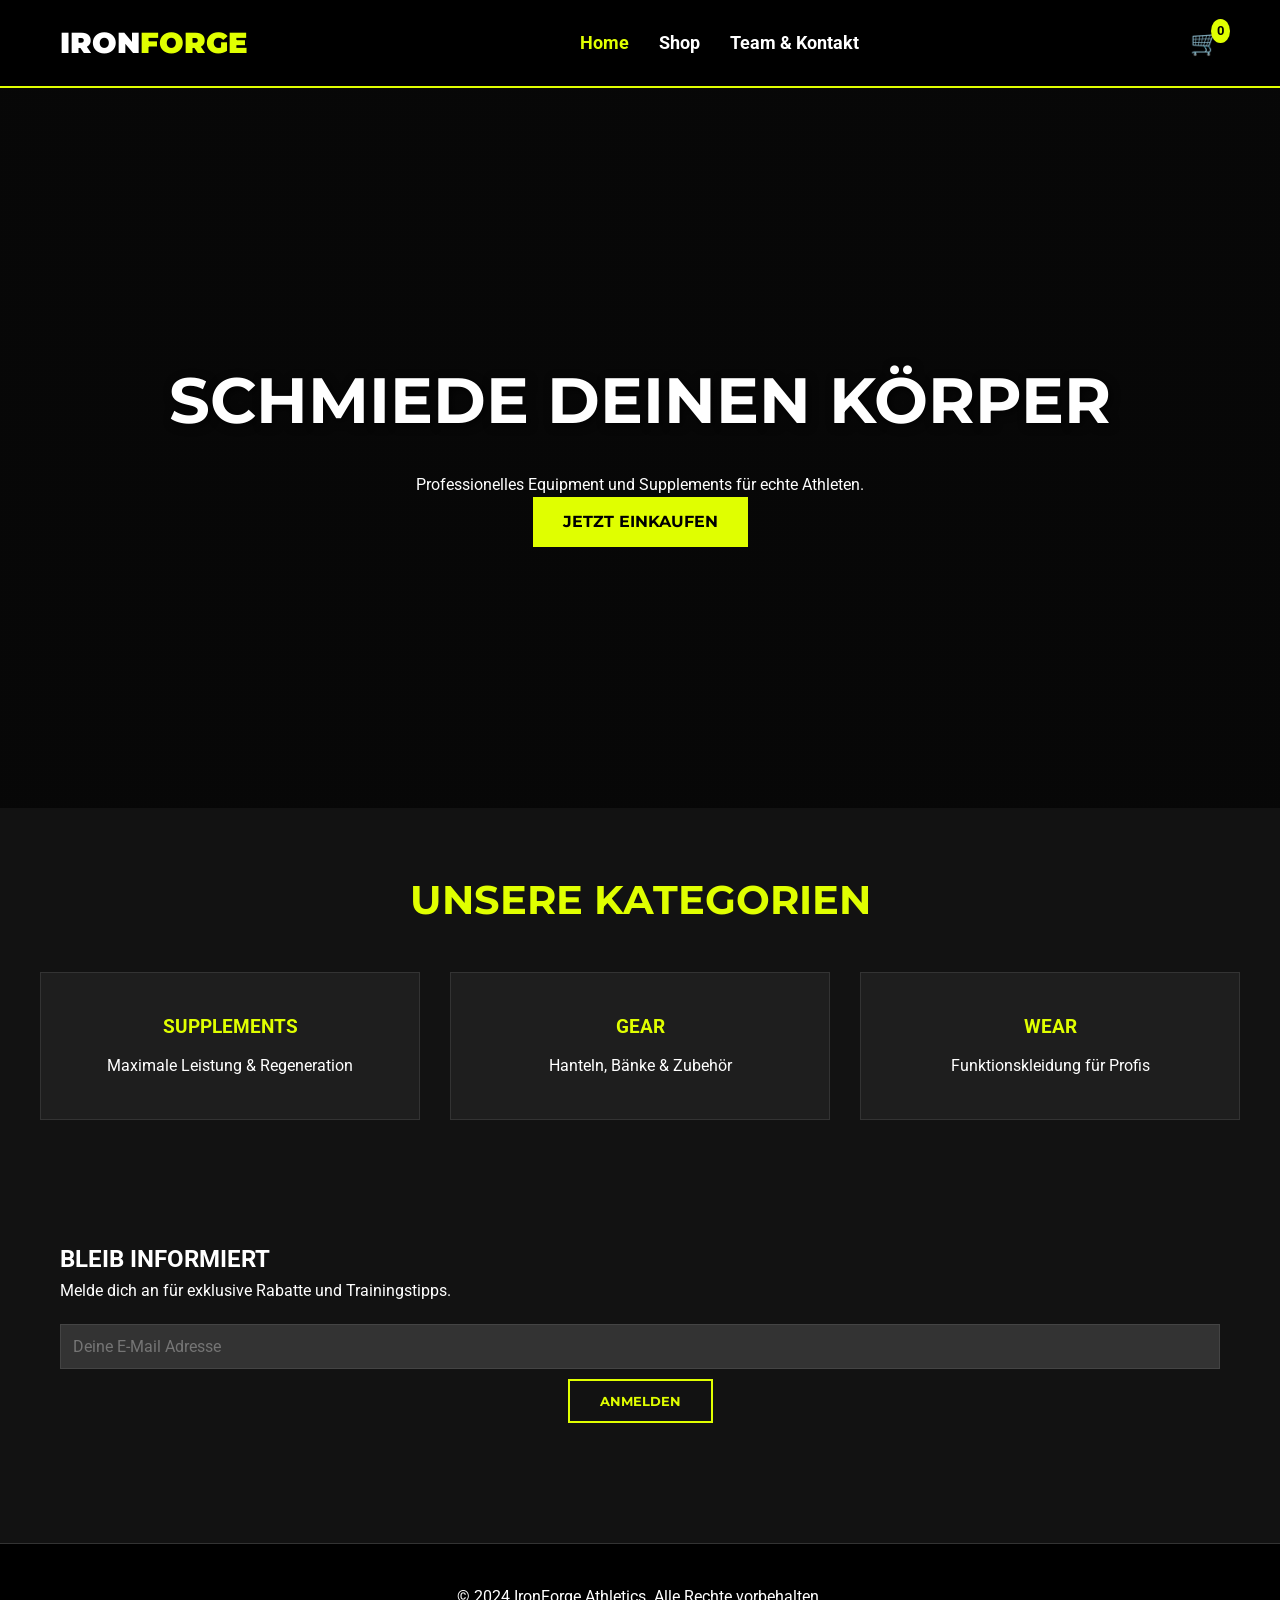
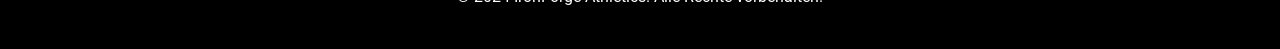
==== index.html @ 92938fae "Grundgerüst" ====
<!DOCTYPE html>
<html lang="de">
<head>
    <meta charset="UTF-8">
    <meta name="viewport" content="width=device-width, initial-scale=1.0">
    <title>IronForge Athletics | Home</title>
    <link rel="stylesheet" href="style.css">
    <!-- Google Fonts Import -->
    <link href="https://fonts.googleapis.com/css2?family=Montserrat:wght@400;700;900&family=Roboto:wght@300;400;700&display=swap" rel="stylesheet">
</head>
<body>

    <!-- Header / Navigation -->
    <header>
        <div class="container nav-container">
            <div class="logo">IRON<span>FORGE</span></div>
            <nav>
                <ul>
                    <li><a href="index.html" class="active">Home</a></li>
                    <li><a href="products.html">Shop</a></li>
                    <li><a href="contact.html">Team & Kontakt</a></li>
                </ul>
            </nav>
            <div class="cart-icon">
                🛒 <span id="cart-count">0</span>
            </div>
        </div>
    </header>

    <!-- Hero Section -->
    <section class="hero">
        <div class="hero-content">
            <h1>SCHMIEDE DEINEN KÖRPER</h1>
            <p>Professionelles Equipment und Supplements für echte Athleten.</p>
            <a href="products.html" class="btn btn-primary">JETZT EINKAUFEN</a>
        </div>
    </section>

    <!-- Kategorien Übersicht -->
    <section class="container section-padding">
        <h2 class="section-title">UNSERE KATEGORIEN</h2>
        <div class="category-grid">
            <div class="cat-card">
                <h3>SUPPLEMENTS</h3>
                <p>Maximale Leistung & Regeneration</p>
            </div>
            <div class="cat-card">
                <h3>GEAR</h3>
                <p>Hanteln, Bänke & Zubehör</p>
            </div>
            <div class="cat-card">
                <h3>WEAR</h3>
                <p>Funktionskleidung für Profis</p>
            </div>
        </div>
    </section>

    <!-- Newsletter -->
    <section class="newsletter section-padding">
        <div class="container">
            <h2>BLEIB INFORMIERT</h2>
            <p>Melde dich an für exklusive Rabatte und Trainingstipps.</p>
            <form class="newsletter-form" onsubmit="event.preventDefault(); alert('Danke für die Anmeldung!');">
                <input type="email" placeholder="Deine E-Mail Adresse" required>
                <button type="submit" class="btn btn-secondary">ANMELDEN</button>
            </form>
        </div>
    </section>

    <footer>
        <div class="container">
            <p>&copy; 2024 IronForge Athletics. Alle Rechte vorbehalten.</p>
        </div>
    </footer>

    <script src="script.js"></script>
</body>
</html>
---- style.css ----
/* --- CSS VARIABLEN & RESET --- */
:root {
    --primary-color: #e0ff00; /* Neon Lime */
    --bg-dark: #121212;
    --bg-card: #1e1e1e;
    --text-main: #ffffff;
    --text-muted: #b0b0b0;
    --font-heading: 'Montserrat', sans-serif;
    --font-body: 'Roboto', sans-serif;
}

* {
    box-sizing: border-box;
    margin: 0;
    padding: 0;
}

body {
    font-family: var(--font-body);
    background-color: var(--bg-dark);
    color: var(--text-main);
    line-height: 1.6;
}

a { text-decoration: none; color: inherit; transition: 0.3s; }
ul { list-style: none; }
img { max-width: 100%; display: block; }

/* --- UTILITIES --- */
.container {
    max-width: 1200px;
    margin: 0 auto;
    padding: 0 20px;
}

.section-padding { padding: 60px 0; }
.section-title {
    font-family: var(--font-heading);
    font-size: 2.5rem;
    text-align: center;
    margin-bottom: 40px;
    color: var(--primary-color);
    text-transform: uppercase;
}

/* --- BUTTONS --- */
.btn {
    display: inline-block;
    padding: 12px 30px;
    font-weight: bold;
    text-transform: uppercase;
    cursor: pointer;
    border: none;
    font-family: var(--font-heading);
    transition: 0.3s;
}

.btn-primary {
    background-color: var(--primary-color);
    color: #000;
}
.btn-primary:hover { background-color: #fff; }

.btn-secondary {
    background-color: transparent;
    border: 2px solid var(--primary-color);
    color: var(--primary-color);
}
.btn-secondary:hover { background-color: var(--primary-color); color: #000; }

/* --- HEADER --- */
header {
    background-color: #000;
    padding: 20px 0;
    position: sticky;
    top: 0;
    z-index: 100;
    border-bottom: 2px solid var(--primary-color);
}

.nav-container {
    display: flex;
    justify-content: space-between;
    align-items: center;
}

.logo {
    font-family: var(--font-heading);
    font-size: 1.8rem;
    font-weight: 900;
    color: #fff;
}
.logo span { color: var(--primary-color); }

nav ul { display: flex; gap: 30px; }
nav a { font-weight: bold; font-size: 1.1rem; }
nav a:hover, nav a.active { color: var(--primary-color); }

.cart-icon { font-size: 1.5rem; position: relative; cursor: pointer; }
#cart-count {
    position: absolute;
    top: -5px;
    right: -10px;
    background: var(--primary-color);
    color: #000;
    font-size: 0.8rem;
    padding: 2px 6px;
    border-radius: 50%;
    font-weight: bold;
}

/* --- HERO SECTION --- */
.hero {
    height: 80vh;
    /* Platzhalter Hintergrundbild */
    background: linear-gradient(rgba(0,0,0,0.6), rgba(0,0,0,0.6)), url('https://placehold.co/1920x1080/222/e0ff00?text=GYM+BACKGROUND');
    background-size: cover;
    background-position: center;
    display: flex;
    align-items: center;
    justify-content: center;
    text-align: center;
}

.hero h1 {
    font-family: var(--font-heading);
    font-size: 4rem;
    margin-bottom: 20px;
    color: #fff;
    text-shadow: 2px 2px 10px rgba(0,0,0,0.8);
}

/* --- KATEGORIEN & TEAM (GRID) --- */
.category-grid, .team-grid {
    display: grid;
    grid-template-columns: repeat(auto-fit, minmax(300px, 1fr));
    gap: 30px;
}

.cat-card, .team-card {
    background: var(--bg-card);
    padding: 40px;
    text-align: center;
    border: 1px solid #333;
    transition: transform 0.3s;
}
.cat-card:hover, .team-card:hover { transform: translateY(-10px); border-color: var(--primary-color); }

.cat-card h3 { color: var(--primary-color); margin-bottom: 10px; }

.team-img {
    width: 150px;
    height: 150px;
    border-radius: 50%;
    background-size: cover;
    margin: 0 auto 20px;
    border: 3px solid var(--primary-color);
    background-position: center;
}

/* --- PRODUKTE (GRID) --- */
.filter-buttons {
    display: flex;
    justify-content: center;
    gap: 15px;
    margin-bottom: 40px;
    flex-wrap: wrap;
}

.filter-btn {
    background: #333;
    color: #fff;
    border: none;
    padding: 10px 20px;
    cursor: pointer;
    font-family: var(--font-heading);
    transition: 0.3s;
}
.filter-btn.active, .filter-btn:hover { background: var(--primary-color); color: #000; }

.product-grid {
    display: grid;
    grid-template-columns: repeat(auto-fill, minmax(250px, 1fr));
    gap: 30px;
}

.product-card {
    background: var(--bg-card);
    border-radius: 8px;
    overflow: hidden;
    transition: 0.3s;
    cursor: pointer;
    border: 1px solid #333;
}
.product-card:hover { transform: scale(1.03); box-shadow: 0 0 15px rgba(224, 255, 0, 0.2); }

.product-img {
    width: 100%;
    height: 250px;
    object-fit: cover;
    background: #333;
}

.product-info { padding: 20px; }
.product-cat { color: var(--text-muted); font-size: 0.8rem; text-transform: uppercase; }
.product-title { font-size: 1.2rem; margin: 5px 0; }
.product-price { color: var(--primary-color); font-weight: bold; font-size: 1.3rem; }

/* --- MODAL (POPUP) --- */
.modal {
    display: none; /* Standardmäßig versteckt */
    position: fixed;
    z-index: 1000;
    left: 0;
    top: 0;
    width: 100%;
    height: 100%;
    background-color: rgba(0,0,0,0.9);
    justify-content: center;
    align-items: center;
}

.modal-content {
    background-color: var(--bg-card);
    width: 90%;
    max-width: 900px;
    display: flex;
    position: relative;
    border: 1px solid var(--primary-color);
    max-height: 90vh;
    overflow-y: auto;
}

.close-modal {
    position: absolute;
    top: 10px;
    right: 20px;
    font-size: 30px;
    color: #fff;
    cursor: pointer;
    z-index: 10;
}

.modal-body { display: flex; width: 100%; flex-wrap: wrap; }
.modal-image { flex: 1; min-width: 300px; }
.modal-image img { width: 100%; height: 100%; object-fit: cover; display: block; }
.modal-info { flex: 1; padding: 30px; min-width: 300px; display: flex; flex-direction: column; justify-content: center; }

.highlight-text { color: var(--primary-color); margin-bottom: 15px; font-weight: bold; }
.video-container { margin: 20px 0; background: #000; padding: 5px; border: 1px solid #333; }

/* --- FORMULARE --- */
.contact-wrapper { max-width: 600px; margin: 0 auto; background: var(--bg-card); padding: 40px; border: 1px solid #333; }
.newsletter-form { display: flex; gap: 10px; justify-content: center; margin-top: 20px; flex-wrap: wrap; }

.form-group { margin-bottom: 20px; }
label { display: block; margin-bottom: 8px; font-weight: bold; color: var(--primary-color); }
input, select, textarea {
    width: 100%;
    padding: 12px;
    background: #333;
    border: 1px solid #444;
    color: #fff;
    font-family: var(--font-body);
    font-size: 1rem;
}
input:focus, select:focus, textarea:focus { outline: none; border-color: var(--primary-color); }

/* --- FOOTER --- */
footer { background: #000; padding: 40px 0; text-align: center; margin-top: 60px; border-top: 1px solid #333; }

/* --- RESPONSIVE MEDIA QUERIES --- */
@media (max-width: 768px) {
    .hero h1 { font-size: 2.5rem; }
    .nav-container { flex-direction: column; gap: 15px; }
    .modal-content { flex-direction: column; }
    .modal-image { height: 250px; flex: none; }
    .newsletter-form { flex-direction: column; }
}
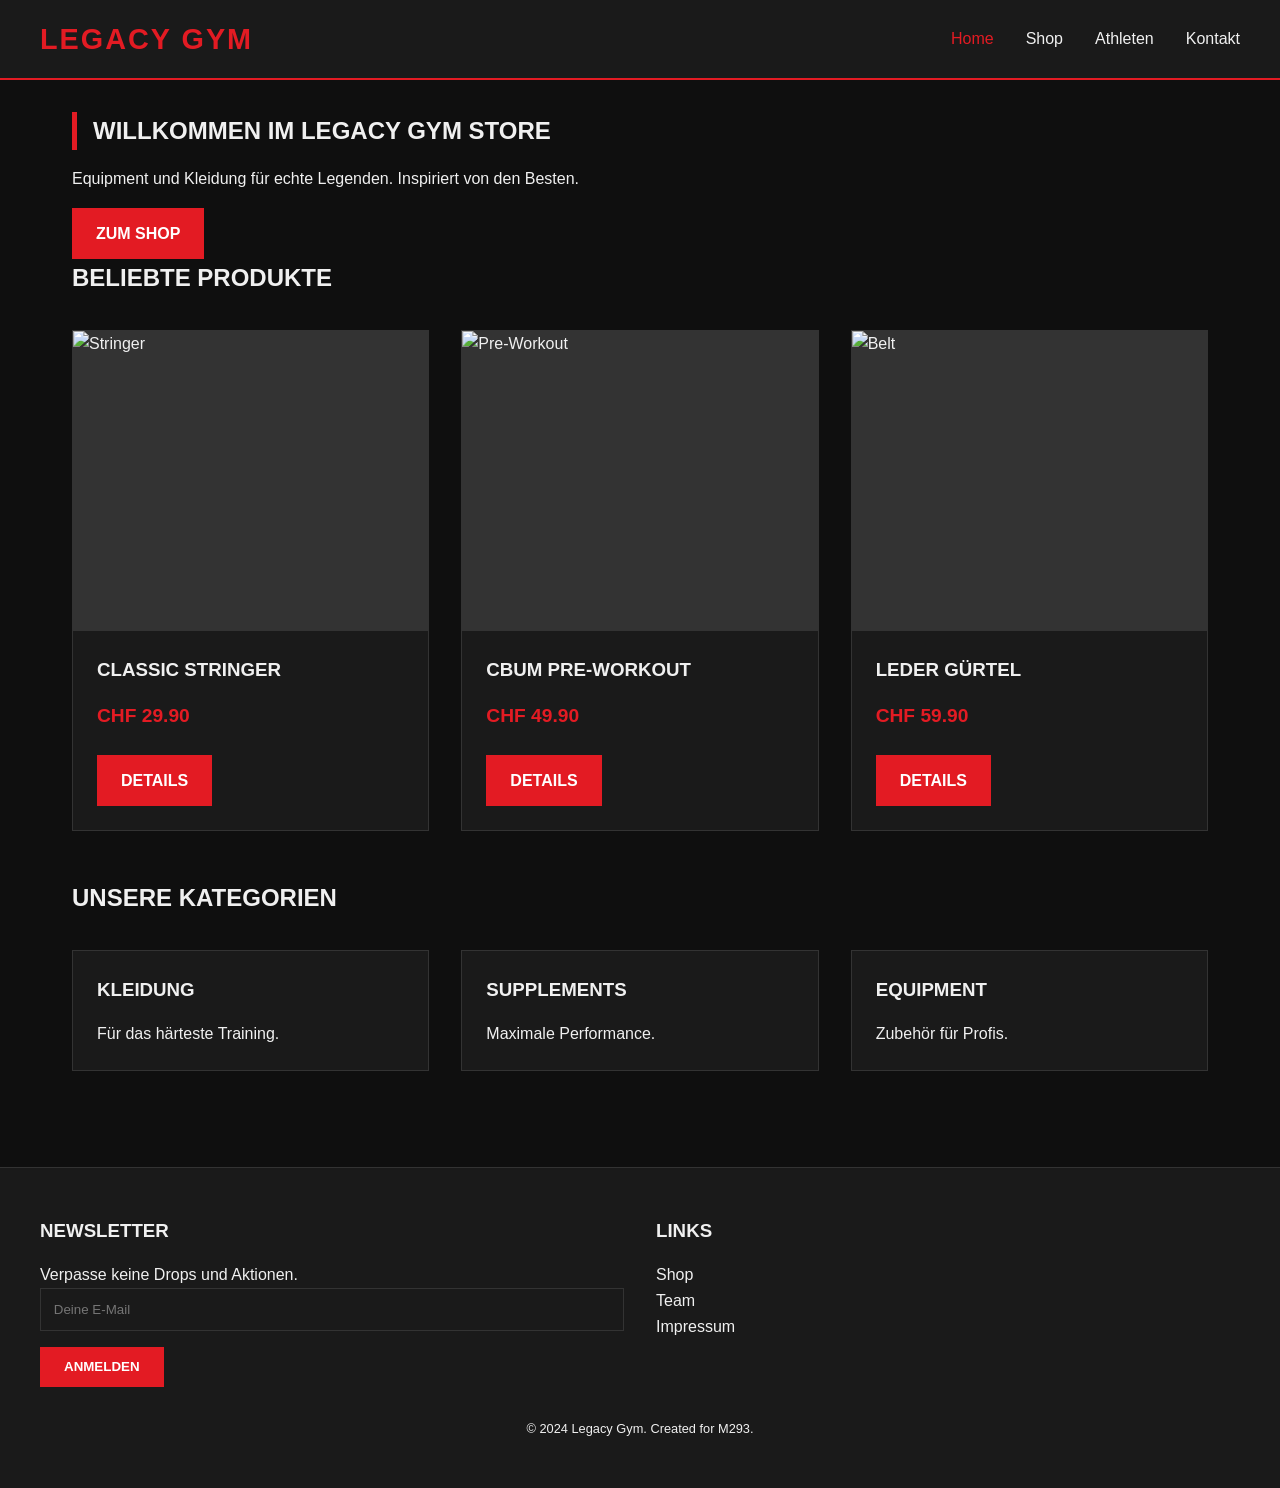
==== commit 9afccbd6: "New Design" ====
--- a/index.html
+++ b/index.html
@@ -3,76 +3,96 @@
 <head>
     <meta charset="UTF-8">
     <meta name="viewport" content="width=device-width, initial-scale=1.0">
-    <title>IronForge Athletics | Home</title>
+    <title>LEGACY GYM | Home</title>
     <link rel="stylesheet" href="style.css">
-    <!-- Google Fonts Import -->
-    <link href="https://fonts.googleapis.com/css2?family=Montserrat:wght@400;700;900&family=Roboto:wght@300;400;700&display=swap" rel="stylesheet">
 </head>
 <body>
+    <header>
+        <nav>
+            <div class="logo">LEGACY GYM</div>
+            <div class="menu-toggle">☰</div>
+            <ul class="nav-links">
+                <li><a href="index.html" class="active">Home</a></li>
+                <li><a href="shop.html">Shop</a></li>
+                <li><a href="athletes.html">Athleten</a></li>
+                <li><a href="contact.html">Kontakt</a></li>
+            </ul>
+        </nav>
+    </header>
 
-    <!-- Header / Navigation -->
-    <header>
-        <div class="container nav-container">
-            <div class="logo">IRON<span>FORGE</span></div>
-            <nav>
+    <main>
+        <section class="hero">
+            <h1>Willkommen im Legacy Gym Store</h1>
+            <p>Equipment und Kleidung für echte Legenden. Inspiriert von den Besten.</p>
+            <a href="shop.html" class="btn">Zum Shop</a>
+        </section>
+
+        <section class="featured-products">
+            <h2>Beliebte Produkte</h2>
+            <div class="grid-container">
+                <!-- Produkt 1 -->
+                <article class="card">
+                    <img src="https://placehold.co/400x300/333/FFF?text=Stringer+Tank" alt="Stringer" class="card-img">
+                    <div class="card-content">
+                        <h3>Classic Stringer</h3>
+                        <span class="price">CHF 29.90</span>
+                        <a href="product.html" class="btn">Details</a>
+                    </div>
+                </article>
+                <!-- Produkt 2 -->
+                <article class="card">
+                    <img src="https://placehold.co/400x300/333/FFF?text=Pre-Workout" alt="Pre-Workout" class="card-img">
+                    <div class="card-content">
+                        <h3>CBUM Pre-Workout</h3>
+                        <span class="price">CHF 49.90</span>
+                        <a href="product.html" class="btn">Details</a>
+                    </div>
+                </article>
+                <!-- Produkt 3 -->
+                <article class="card">
+                    <img src="https://placehold.co/400x300/333/FFF?text=Lifting+Belt" alt="Belt" class="card-img">
+                    <div class="card-content">
+                        <h3>Leder Gürtel</h3>
+                        <span class="price">CHF 59.90</span>
+                        <a href="product.html" class="btn">Details</a>
+                    </div>
+                </article>
+            </div>
+        </section>
+
+        <section class="categories-overview" style="margin-top: 3rem;">
+            <h2>Unsere Kategorien</h2>
+            <div class="grid-container">
+                <div class="card card-content"><h3>Kleidung</h3><p>Für das härteste Training.</p></div>
+                <div class="card card-content"><h3>Supplements</h3><p>Maximale Performance.</p></div>
+                <div class="card card-content"><h3>Equipment</h3><p>Zubehör für Profis.</p></div>
+            </div>
+        </section>
+    </main>
+
+    <footer>
+        <div class="footer-content">
+            <div>
+                <h3>Newsletter</h3>
+                <p>Verpasse keine Drops und Aktionen.</p>
+                <form class="newsletter-form">
+                    <input type="email" placeholder="Deine E-Mail" required>
+                    <button type="submit" class="btn">Anmelden</button>
+                </form>
+            </div>
+            <div>
+                <h3>Links</h3>
                 <ul>
-                    <li><a href="index.html" class="active">Home</a></li>
-                    <li><a href="products.html">Shop</a></li>
-                    <li><a href="contact.html">Team & Kontakt</a></li>
+                    <li><a href="shop.html">Shop</a></li>
+                    <li><a href="athletes.html">Team</a></li>
+                    <li><a href="contact.html">Impressum</a></li>
                 </ul>
-            </nav>
-            <div class="cart-icon">
-                🛒 <span id="cart-count">0</span>
             </div>
         </div>
-    </header>
-
-    <!-- Hero Section -->
-    <section class="hero">
-        <div class="hero-content">
-            <h1>SCHMIEDE DEINEN KÖRPER</h1>
-            <p>Professionelles Equipment und Supplements für echte Athleten.</p>
-            <a href="products.html" class="btn btn-primary">JETZT EINKAUFEN</a>
-        </div>
-    </section>
-
-    <!-- Kategorien Übersicht -->
-    <section class="container section-padding">
-        <h2 class="section-title">UNSERE KATEGORIEN</h2>
-        <div class="category-grid">
-            <div class="cat-card">
-                <h3>SUPPLEMENTS</h3>
-                <p>Maximale Leistung & Regeneration</p>
-            </div>
-            <div class="cat-card">
-                <h3>GEAR</h3>
-                <p>Hanteln, Bänke & Zubehör</p>
-            </div>
-            <div class="cat-card">
-                <h3>WEAR</h3>
-                <p>Funktionskleidung für Profis</p>
-            </div>
-        </div>
-    </section>
-
-    <!-- Newsletter -->
-    <section class="newsletter section-padding">
-        <div class="container">
-            <h2>BLEIB INFORMIERT</h2>
-            <p>Melde dich an für exklusive Rabatte und Trainingstipps.</p>
-            <form class="newsletter-form" onsubmit="event.preventDefault(); alert('Danke für die Anmeldung!');">
-                <input type="email" placeholder="Deine E-Mail Adresse" required>
-                <button type="submit" class="btn btn-secondary">ANMELDEN</button>
-            </form>
-        </div>
-    </section>
-
-    <footer>
-        <div class="container">
-            <p>&copy; 2024 IronForge Athletics. Alle Rechte vorbehalten.</p>
+        <div style="text-align: center; margin-top: 2rem; font-size: 0.8rem;">
+            &copy; 2024 Legacy Gym. Created for M293.
         </div>
     </footer>
-
     <script src="script.js"></script>
 </body>
 </html>
--- a/style.css
+++ b/style.css
@@ -1,12 +1,11 @@
-/* --- CSS VARIABLEN & RESET --- */
+/* --- GRUNDLAGEN & VARIABLEN --- */
 :root {
-    --primary-color: #e0ff00; /* Neon Lime */
-    --bg-dark: #121212;
-    --bg-card: #1e1e1e;
-    --text-main: #ffffff;
-    --text-muted: #b0b0b0;
-    --font-heading: 'Montserrat', sans-serif;
-    --font-body: 'Roboto', sans-serif;
+    --primary-color: #e31b23; /* Aggressives Gym-Rot */
+    --secondary-color: #1a1a1a; /* Dunkelgrau */
+    --bg-color: #0f0f0f; /* Fast Schwarz */
+    --text-color: #f0f0f0; /* Weiss */
+    --accent-color: #333;
+    --font-main: 'Segoe UI', Tahoma, Geneva, Verdana, sans-serif;
 }
 
 * {
@@ -16,264 +15,180 @@
 }
 
 body {
-    font-family: var(--font-body);
-    background-color: var(--bg-dark);
-    color: var(--text-main);
+    font-family: var(--font-main);
+    background-color: var(--bg-color);
+    color: var(--text-color);
     line-height: 1.6;
+    display: flex;
+    flex-direction: column;
+    min-height: 100vh;
 }
 
 a { text-decoration: none; color: inherit; transition: 0.3s; }
 ul { list-style: none; }
 img { max-width: 100%; display: block; }
 
-/* --- UTILITIES --- */
-.container {
+/* --- HEADER & NAVIGATION --- */
+header {
+    background-color: var(--secondary-color);
+    padding: 1rem 2rem;
+    position: sticky;
+    top: 0;
+    z-index: 1000;
+    border-bottom: 2px solid var(--primary-color);
+}
+
+nav {
+    display: flex;
+    justify-content: space-between;
+    align-items: center;
     max-width: 1200px;
     margin: 0 auto;
-    padding: 0 20px;
 }
 
-.section-padding { padding: 60px 0; }
-.section-title {
-    font-family: var(--font-heading);
-    font-size: 2.5rem;
-    text-align: center;
-    margin-bottom: 40px;
+.logo {
+    font-size: 1.8rem;
+    font-weight: bold;
     color: var(--primary-color);
     text-transform: uppercase;
+    letter-spacing: 2px;
 }
+
+.nav-links {
+    display: flex;
+    gap: 2rem;
+}
+
+.nav-links a:hover, .nav-links a.active {
+    color: var(--primary-color);
+}
+
+/* Mobile Menu Toggle (Hidden on Desktop) */
+.menu-toggle { display: none; font-size: 1.5rem; cursor: pointer; }
+
+/* --- MAIN CONTENT --- */
+main {
+    flex: 1;
+    max-width: 1200px;
+    margin: 0 auto;
+    padding: 2rem;
+    width: 100%;
+}
+
+h1, h2, h3 {
+    margin-bottom: 1rem;
+    text-transform: uppercase;
+}
+
+h1 { border-left: 5px solid var(--primary-color); padding-left: 1rem; }
 
 /* --- BUTTONS --- */
 .btn {
     display: inline-block;
-    padding: 12px 30px;
+    background-color: var(--primary-color);
+    color: white;
+    padding: 0.8rem 1.5rem;
+    border: none;
+    cursor: pointer;
     font-weight: bold;
     text-transform: uppercase;
-    cursor: pointer;
-    border: none;
-    font-family: var(--font-heading);
-    transition: 0.3s;
+    margin-top: 1rem;
 }
 
-.btn-primary {
-    background-color: var(--primary-color);
-    color: #000;
-}
-.btn-primary:hover { background-color: #fff; }
+.btn:hover { background-color: #b31217; }
 
-.btn-secondary {
-    background-color: transparent;
-    border: 2px solid var(--primary-color);
-    color: var(--primary-color);
-}
-.btn-secondary:hover { background-color: var(--primary-color); color: #000; }
-
-/* --- HEADER --- */
-header {
-    background-color: #000;
-    padding: 20px 0;
-    position: sticky;
-    top: 0;
-    z-index: 100;
-    border-bottom: 2px solid var(--primary-color);
+/* --- GRID LAYOUTS --- */
+.grid-container {
+    display: grid;
+    grid-template-columns: repeat(auto-fit, minmax(300px, 1fr));
+    gap: 2rem;
+    margin-top: 2rem;
 }
 
-.nav-container {
-    display: flex;
-    justify-content: space-between;
-    align-items: center;
+/* --- CARDS (Produkte & Athleten) --- */
+.card {
+    background-color: var(--secondary-color);
+    border: 1px solid var(--accent-color);
+    overflow: hidden;
+    transition: transform 0.3s;
 }
 
-.logo {
-    font-family: var(--font-heading);
-    font-size: 1.8rem;
-    font-weight: 900;
-    color: #fff;
-}
-.logo span { color: var(--primary-color); }
+.card:hover { transform: translateY(-5px); border-color: var(--primary-color); }
 
-nav ul { display: flex; gap: 30px; }
-nav a { font-weight: bold; font-size: 1.1rem; }
-nav a:hover, nav a.active { color: var(--primary-color); }
-
-.cart-icon { font-size: 1.5rem; position: relative; cursor: pointer; }
-#cart-count {
-    position: absolute;
-    top: -5px;
-    right: -10px;
-    background: var(--primary-color);
-    color: #000;
-    font-size: 0.8rem;
-    padding: 2px 6px;
-    border-radius: 50%;
-    font-weight: bold;
+.card-img {
+    width: 100%;
+    height: 300px;
+    object-fit: cover;
+    background-color: #333; /* Placeholder color */
 }
 
-/* --- HERO SECTION --- */
-.hero {
-    height: 80vh;
-    /* Platzhalter Hintergrundbild */
-    background: linear-gradient(rgba(0,0,0,0.6), rgba(0,0,0,0.6)), url('https://placehold.co/1920x1080/222/e0ff00?text=GYM+BACKGROUND');
-    background-size: cover;
-    background-position: center;
+.card-content { padding: 1.5rem; }
+.price { color: var(--primary-color); font-size: 1.2rem; font-weight: bold; display: block; margin: 0.5rem 0; }
+
+/* --- FILTER (Shop) --- */
+.filter-buttons {
+    margin-bottom: 2rem;
     display: flex;
-    align-items: center;
-    justify-content: center;
-    text-align: center;
-}
-
-.hero h1 {
-    font-family: var(--font-heading);
-    font-size: 4rem;
-    margin-bottom: 20px;
-    color: #fff;
-    text-shadow: 2px 2px 10px rgba(0,0,0,0.8);
-}
-
-/* --- KATEGORIEN & TEAM (GRID) --- */
-.category-grid, .team-grid {
-    display: grid;
-    grid-template-columns: repeat(auto-fit, minmax(300px, 1fr));
-    gap: 30px;
-}
-
-.cat-card, .team-card {
-    background: var(--bg-card);
-    padding: 40px;
-    text-align: center;
-    border: 1px solid #333;
-    transition: transform 0.3s;
-}
-.cat-card:hover, .team-card:hover { transform: translateY(-10px); border-color: var(--primary-color); }
-
-.cat-card h3 { color: var(--primary-color); margin-bottom: 10px; }
-
-.team-img {
-    width: 150px;
-    height: 150px;
-    border-radius: 50%;
-    background-size: cover;
-    margin: 0 auto 20px;
-    border: 3px solid var(--primary-color);
-    background-position: center;
-}
-
-/* --- PRODUKTE (GRID) --- */
-.filter-buttons {
-    display: flex;
-    justify-content: center;
-    gap: 15px;
-    margin-bottom: 40px;
+    gap: 1rem;
     flex-wrap: wrap;
 }
 
 .filter-btn {
-    background: #333;
-    color: #fff;
-    border: none;
-    padding: 10px 20px;
+    background: transparent;
+    border: 1px solid var(--text-color);
+    color: var(--text-color);
+    padding: 0.5rem 1rem;
     cursor: pointer;
-    font-family: var(--font-heading);
-    transition: 0.3s;
-}
-.filter-btn.active, .filter-btn:hover { background: var(--primary-color); color: #000; }
-
-.product-grid {
-    display: grid;
-    grid-template-columns: repeat(auto-fill, minmax(250px, 1fr));
-    gap: 30px;
 }
 
-.product-card {
-    background: var(--bg-card);
-    border-radius: 8px;
-    overflow: hidden;
-    transition: 0.3s;
-    cursor: pointer;
-    border: 1px solid #333;
-}
-.product-card:hover { transform: scale(1.03); box-shadow: 0 0 15px rgba(224, 255, 0, 0.2); }
-
-.product-img {
-    width: 100%;
-    height: 250px;
-    object-fit: cover;
-    background: #333;
+.filter-btn.active, .filter-btn:hover {
+    background: var(--primary-color);
+    border-color: var(--primary-color);
 }
 
-.product-info { padding: 20px; }
-.product-cat { color: var(--text-muted); font-size: 0.8rem; text-transform: uppercase; }
-.product-title { font-size: 1.2rem; margin: 5px 0; }
-.product-price { color: var(--primary-color); font-weight: bold; font-size: 1.3rem; }
+/* --- FORMS (Kontakt & Newsletter) --- */
+.form-group { margin-bottom: 1.5rem; }
+label { display: block; margin-bottom: 0.5rem; }
+input, select, textarea {
+    width: 100%;
+    padding: 0.8rem;
+    background-color: var(--secondary-color);
+    border: 1px solid var(--accent-color);
+    color: white;
+    font-family: inherit;
+}
+input:focus, textarea:focus { outline: none; border-color: var(--primary-color); }
 
-/* --- MODAL (POPUP) --- */
-.modal {
-    display: none; /* Standardmäßig versteckt */
-    position: fixed;
-    z-index: 1000;
-    left: 0;
-    top: 0;
-    width: 100%;
-    height: 100%;
-    background-color: rgba(0,0,0,0.9);
-    justify-content: center;
-    align-items: center;
+/* --- FOOTER --- */
+footer {
+    background-color: var(--secondary-color);
+    padding: 3rem 2rem;
+    margin-top: 4rem;
+    border-top: 1px solid var(--accent-color);
 }
 
-.modal-content {
-    background-color: var(--bg-card);
-    width: 90%;
-    max-width: 900px;
-    display: flex;
-    position: relative;
-    border: 1px solid var(--primary-color);
-    max-height: 90vh;
-    overflow-y: auto;
+.footer-content {
+    max-width: 1200px;
+    margin: 0 auto;
+    display: grid;
+    grid-template-columns: repeat(auto-fit, minmax(250px, 1fr));
+    gap: 2rem;
 }
 
-.close-modal {
-    position: absolute;
-    top: 10px;
-    right: 20px;
-    font-size: 30px;
-    color: #fff;
-    cursor: pointer;
-    z-index: 10;
+/* --- RESPONSIVE DESIGN --- */
+@media (max-width: 768px) {
+    .nav-links {
+        display: none; /* JS wird dies toggeln */
+        flex-direction: column;
+        width: 100%;
+        background-color: var(--secondary-color);
+        position: absolute;
+        top: 70px;
+        left: 0;
+        padding: 1rem;
+    }
+    .nav-links.active { display: flex; }
+    .menu-toggle { display: block; }
+    
+    .grid-container { grid-template-columns: 1fr; }
 }
-
-.modal-body { display: flex; width: 100%; flex-wrap: wrap; }
-.modal-image { flex: 1; min-width: 300px; }
-.modal-image img { width: 100%; height: 100%; object-fit: cover; display: block; }
-.modal-info { flex: 1; padding: 30px; min-width: 300px; display: flex; flex-direction: column; justify-content: center; }
-
-.highlight-text { color: var(--primary-color); margin-bottom: 15px; font-weight: bold; }
-.video-container { margin: 20px 0; background: #000; padding: 5px; border: 1px solid #333; }
-
-/* --- FORMULARE --- */
-.contact-wrapper { max-width: 600px; margin: 0 auto; background: var(--bg-card); padding: 40px; border: 1px solid #333; }
-.newsletter-form { display: flex; gap: 10px; justify-content: center; margin-top: 20px; flex-wrap: wrap; }
-
-.form-group { margin-bottom: 20px; }
-label { display: block; margin-bottom: 8px; font-weight: bold; color: var(--primary-color); }
-input, select, textarea {
-    width: 100%;
-    padding: 12px;
-    background: #333;
-    border: 1px solid #444;
-    color: #fff;
-    font-family: var(--font-body);
-    font-size: 1rem;
-}
-input:focus, select:focus, textarea:focus { outline: none; border-color: var(--primary-color); }
-
-/* --- FOOTER --- */
-footer { background: #000; padding: 40px 0; text-align: center; margin-top: 60px; border-top: 1px solid #333; }
-
-/* --- RESPONSIVE MEDIA QUERIES --- */
-@media (max-width: 768px) {
-    .hero h1 { font-size: 2.5rem; }
-    .nav-container { flex-direction: column; gap: 15px; }
-    .modal-content { flex-direction: column; }
-    .modal-image { height: 250px; flex: none; }
-    .newsletter-form { flex-direction: column; }
-}
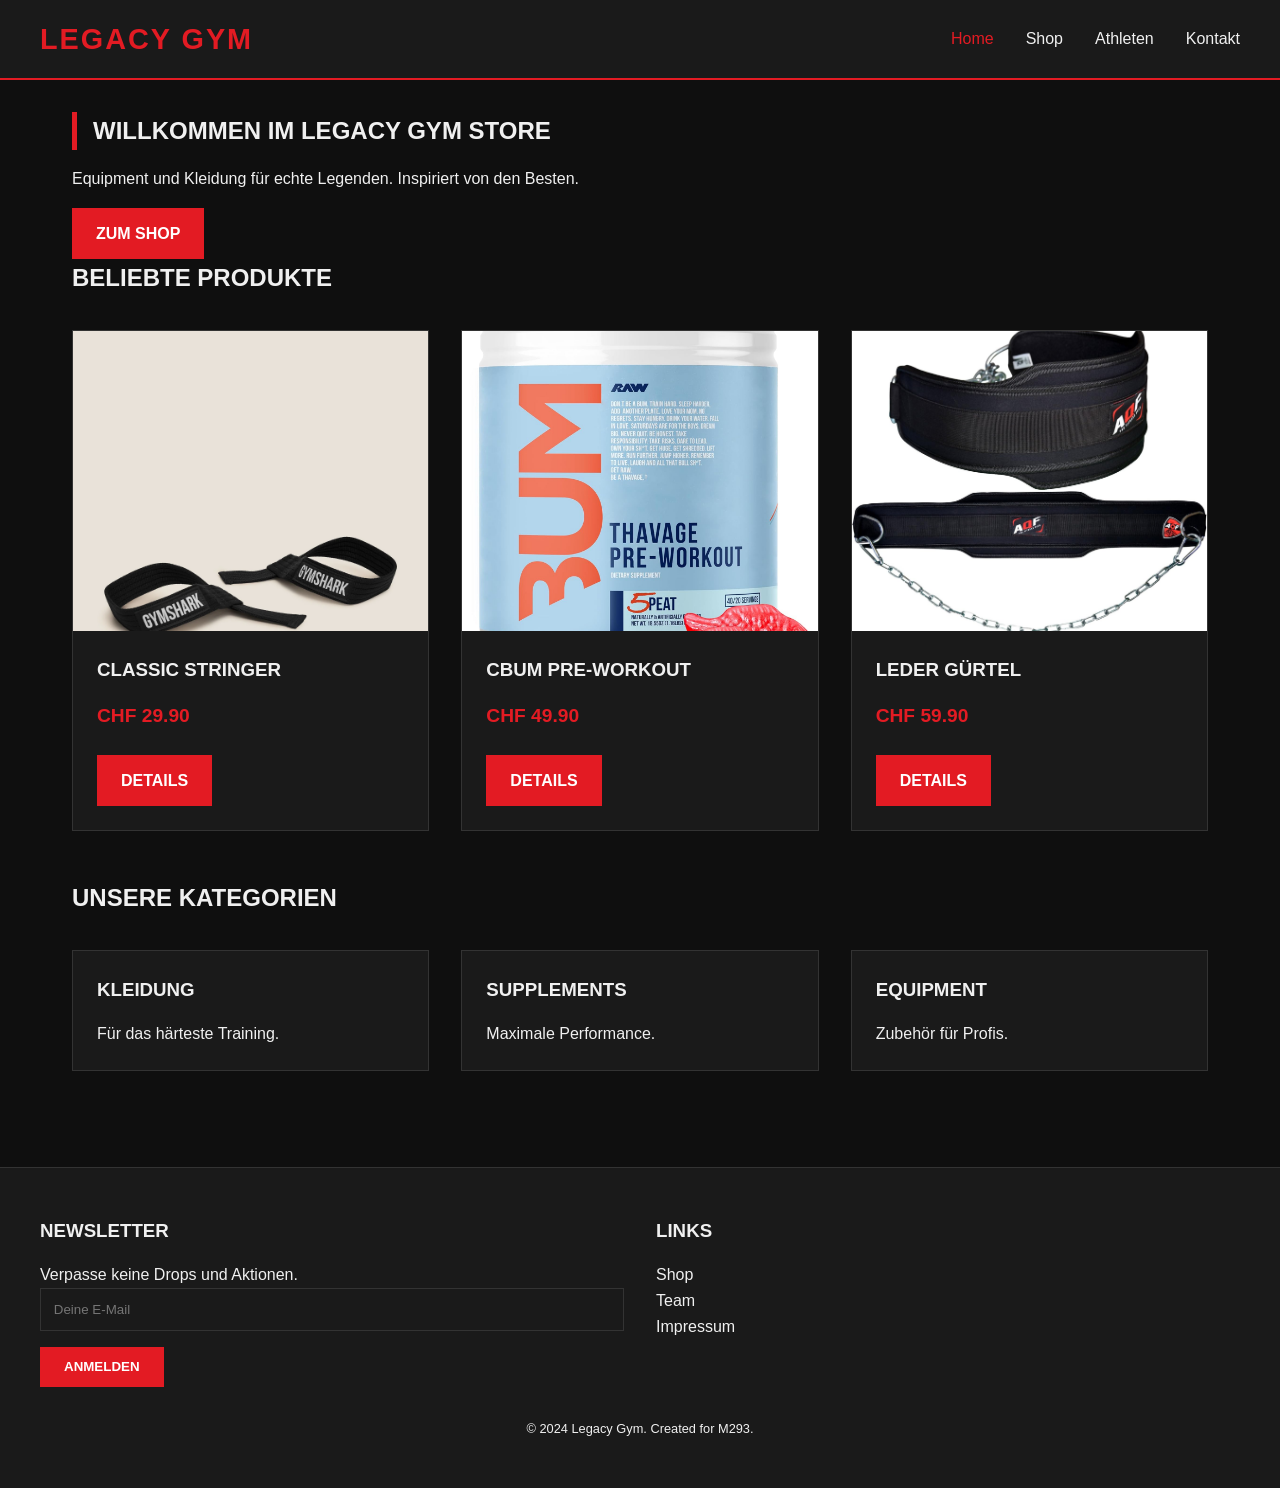
==== commit e1a33977: "More Images" ====
--- a/index.html
+++ b/index.html
@@ -32,7 +32,7 @@
             <div class="grid-container">
                 <!-- Produkt 1 -->
                 <article class="card">
-                    <img src="https://placehold.co/400x300/333/FFF?text=Stringer+Tank" alt="Stringer" class="card-img">
+                    <img src="/Images/Stripes.webp" alt="Stringer" class="card-img">
                     <div class="card-content">
                         <h3>Classic Stringer</h3>
                         <span class="price">CHF 29.90</span>
@@ -41,7 +41,7 @@
                 </article>
                 <!-- Produkt 2 -->
                 <article class="card">
-                    <img src="https://placehold.co/400x300/333/FFF?text=Pre-Workout" alt="Pre-Workout" class="card-img">
+                    <img src="/Images/preworkout.jpg" alt="Pre-Workout" class="card-img">
                     <div class="card-content">
                         <h3>CBUM Pre-Workout</h3>
                         <span class="price">CHF 49.90</span>
@@ -50,7 +50,7 @@
                 </article>
                 <!-- Produkt 3 -->
                 <article class="card">
-                    <img src="https://placehold.co/400x300/333/FFF?text=Lifting+Belt" alt="Belt" class="card-img">
+                    <img src="/Images/GymGürtel.jpg" alt="Belt" class="card-img">
                     <div class="card-content">
                         <h3>Leder Gürtel</h3>
                         <span class="price">CHF 59.90</span>
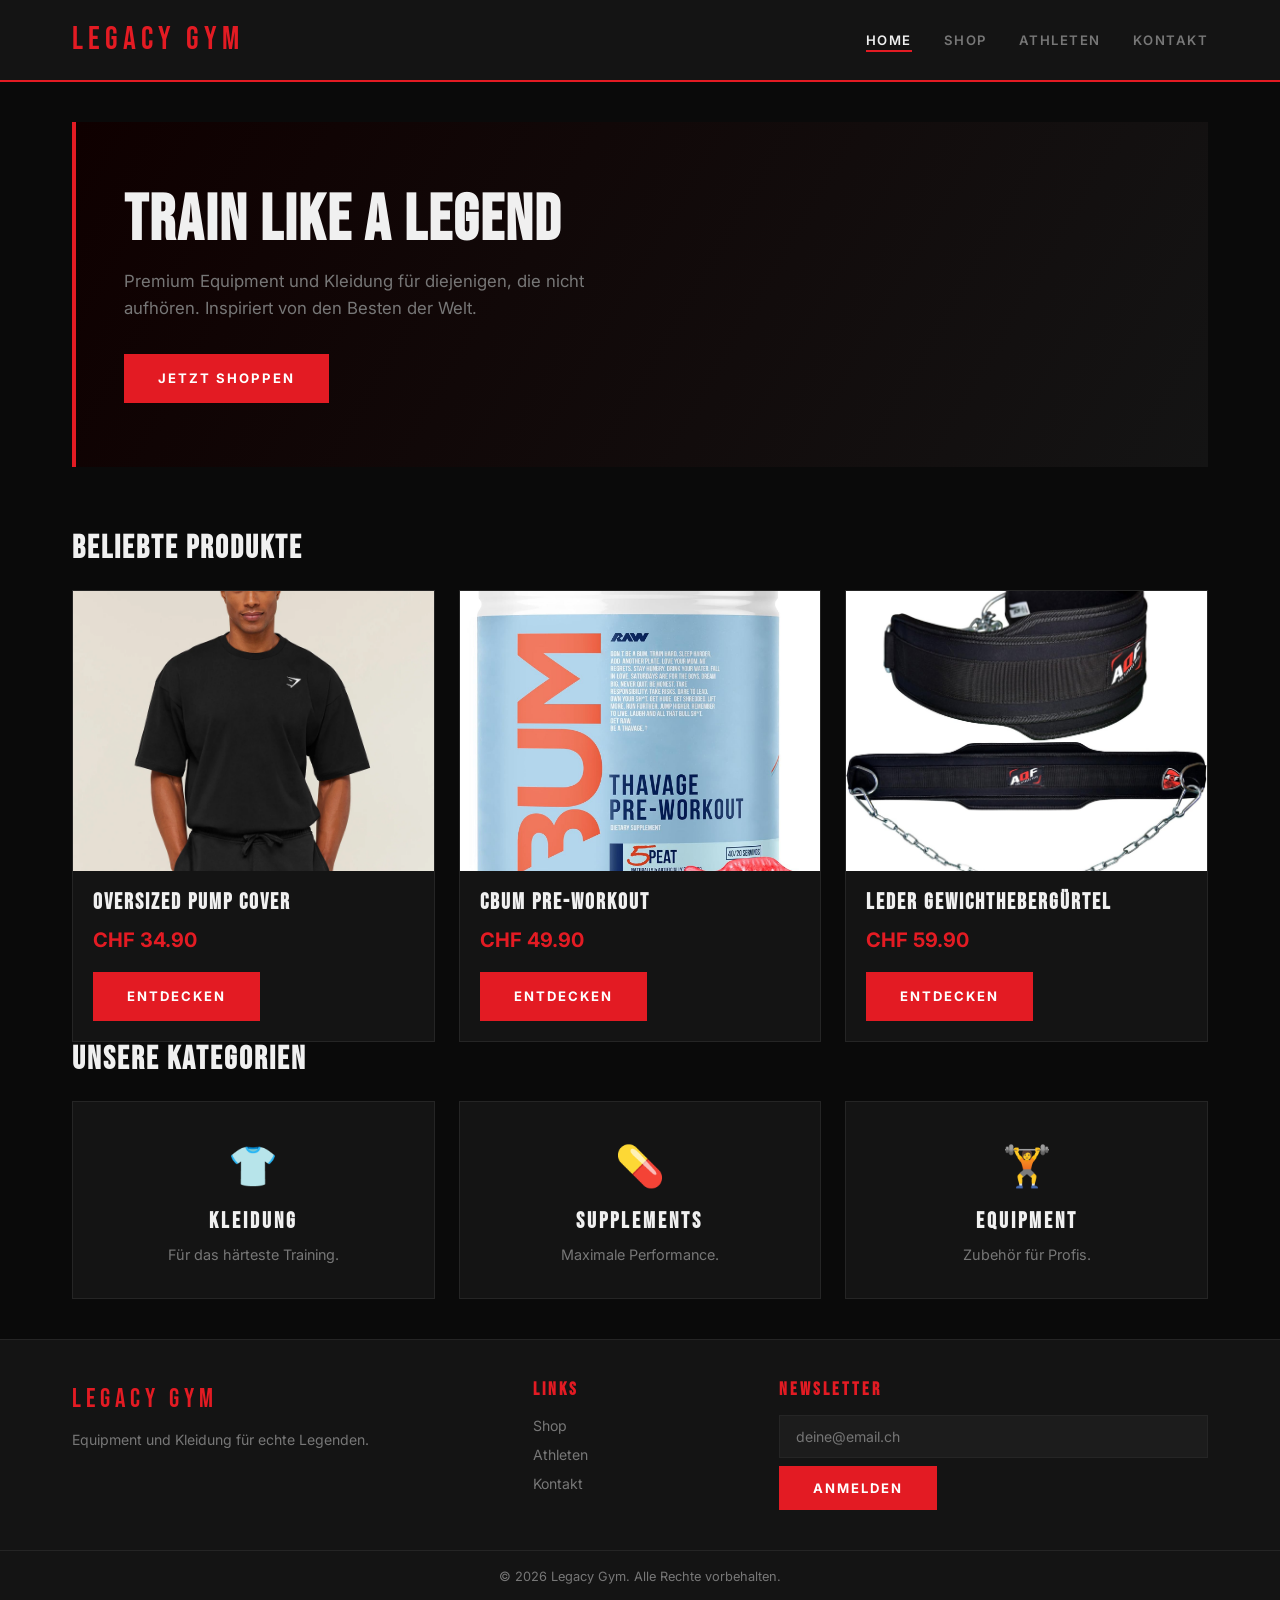
==== commit 0211437d: "Update" ====
--- a/index.html
+++ b/index.html
@@ -7,92 +7,107 @@
     <link rel="stylesheet" href="style.css">
 </head>
 <body>
-    <header>
-        <nav>
+
+<header>
+    <nav>
+        <div class="logo">LEGACY GYM</div>
+        <button class="menu-toggle" aria-label="Menü öffnen">☰</button>
+        <ul class="nav-links">
+            <li><a href="index.html" class="active">Home</a></li>
+            <li><a href="shop.html">Shop</a></li>
+            <li><a href="athletes.html">Athleten</a></li>
+            <li><a href="contact.html">Kontakt</a></li>
+        </ul>
+    </nav>
+</header>
+
+<main>
+    <!-- HERO -->
+    <section class="hero">
+        <h1>Train Like a Legend</h1>
+        <p>Premium Equipment und Kleidung für diejenigen, die nicht aufhören. Inspiriert von den Besten der Welt.</p>
+        <a href="shop.html" class="btn">Jetzt shoppen</a>
+    </section>
+
+    <!-- BELIEBTE PRODUKTE -->
+    <section>
+        <h2>Beliebte Produkte</h2>
+        <div class="grid">
+            <article class="card">
+                <img src="/Images/OversizedShirt.webp" alt="Oversized Pump Cover" class="card-img">
+                <div class="card-body">
+                    <h3>Oversized Pump Cover</h3>
+                    <span class="price">CHF 34.90</span>
+                    <a href="product.html?id=1" class="btn">Entdecken</a>
+                </div>
+            </article>
+            <article class="card">
+                <img src="/Images/preworkout.jpg" alt="Pre-Workout" class="card-img">
+                <div class="card-body">
+                    <h3>CBUM Pre-Workout</h3>
+                    <span class="price">CHF 49.90</span>
+                    <a href="product.html?id=4" class="btn">Entdecken</a>
+                </div>
+            </article>
+            <article class="card">
+                <img src="/Images/GymGürtel.jpg" alt="Gym Belt" class="card-img">
+                <div class="card-body">
+                    <h3>Leder Gewichthebergürtel</h3>
+                    <span class="price">CHF 59.90</span>
+                    <a href="product.html?id=5" class="btn">Entdecken</a>
+                </div>
+            </article>
+        </div>
+    </section>
+
+    <!-- KATEGORIEN -->
+    <section>
+        <h2>Unsere Kategorien</h2>
+        <div class="grid">
+            <a href="shop.html?filter=clothing" class="category-card">
+                <div class="icon">👕</div>
+                <h3>Kleidung</h3>
+                <p>Für das härteste Training.</p>
+            </a>
+            <a href="shop.html?filter=supplements" class="category-card">
+                <div class="icon">💊</div>
+                <h3>Supplements</h3>
+                <p>Maximale Performance.</p>
+            </a>
+            <a href="shop.html?filter=equipment" class="category-card">
+                <div class="icon">🏋️</div>
+                <h3>Equipment</h3>
+                <p>Zubehör für Profis.</p>
+            </a>
+        </div>
+    </section>
+</main>
+
+<footer>
+    <div class="footer-inner">
+        <div class="footer-brand">
             <div class="logo">LEGACY GYM</div>
-            <div class="menu-toggle">☰</div>
-            <ul class="nav-links">
-                <li><a href="index.html" class="active">Home</a></li>
-                <li><a href="shop.html">Shop</a></li>
-                <li><a href="athletes.html">Athleten</a></li>
-                <li><a href="contact.html">Kontakt</a></li>
-            </ul>
-        </nav>
-    </header>
+            <p>Equipment und Kleidung für echte Legenden.</p>
+        </div>
+        <div class="footer-col">
+            <h4>Links</h4>
+            <a href="shop.html">Shop</a>
+            <a href="athletes.html">Athleten</a>
+            <a href="contact.html">Kontakt</a>
+        </div>
+        <div class="footer-col">
+            <h4>Newsletter</h4>
+            <form class="newsletter-form">
+                <input type="email" placeholder="deine@email.ch" required>
+                <button type="submit" class="btn">Anmelden</button>
+            </form>
+        </div>
+    </div>
+    <div class="footer-bottom">
+        <p>&copy; <span id="year"></span> Legacy Gym. Alle Rechte vorbehalten.</p>
+    </div>
+</footer>
 
-    <main>
-        <section class="hero">
-            <h1>Willkommen im Legacy Gym Store</h1>
-            <p>Equipment und Kleidung für echte Legenden. Inspiriert von den Besten.</p>
-            <a href="shop.html" class="btn">Zum Shop</a>
-        </section>
-
-        <section class="featured-products">
-            <h2>Beliebte Produkte</h2>
-            <div class="grid-container">
-                <!-- Produkt 1 -->
-                <article class="card">
-                    <img src="/Images/Stripes.webp" alt="Stringer" class="card-img">
-                    <div class="card-content">
-                        <h3>Classic Stringer</h3>
-                        <span class="price">CHF 29.90</span>
-                        <a href="product.html" class="btn">Details</a>
-                    </div>
-                </article>
-                <!-- Produkt 2 -->
-                <article class="card">
-                    <img src="/Images/preworkout.jpg" alt="Pre-Workout" class="card-img">
-                    <div class="card-content">
-                        <h3>CBUM Pre-Workout</h3>
-                        <span class="price">CHF 49.90</span>
-                        <a href="product.html" class="btn">Details</a>
-                    </div>
-                </article>
-                <!-- Produkt 3 -->
-                <article class="card">
-                    <img src="/Images/GymGürtel.jpg" alt="Belt" class="card-img">
-                    <div class="card-content">
-                        <h3>Leder Gürtel</h3>
-                        <span class="price">CHF 59.90</span>
-                        <a href="product.html" class="btn">Details</a>
-                    </div>
-                </article>
-            </div>
-        </section>
-
-        <section class="categories-overview" style="margin-top: 3rem;">
-            <h2>Unsere Kategorien</h2>
-            <div class="grid-container">
-                <div class="card card-content"><h3>Kleidung</h3><p>Für das härteste Training.</p></div>
-                <div class="card card-content"><h3>Supplements</h3><p>Maximale Performance.</p></div>
-                <div class="card card-content"><h3>Equipment</h3><p>Zubehör für Profis.</p></div>
-            </div>
-        </section>
-    </main>
-
-    <footer>
-        <div class="footer-content">
-            <div>
-                <h3>Newsletter</h3>
-                <p>Verpasse keine Drops und Aktionen.</p>
-                <form class="newsletter-form">
-                    <input type="email" placeholder="Deine E-Mail" required>
-                    <button type="submit" class="btn">Anmelden</button>
-                </form>
-            </div>
-            <div>
-                <h3>Links</h3>
-                <ul>
-                    <li><a href="shop.html">Shop</a></li>
-                    <li><a href="athletes.html">Team</a></li>
-                    <li><a href="contact.html">Impressum</a></li>
-                </ul>
-            </div>
-        </div>
-        <div style="text-align: center; margin-top: 2rem; font-size: 0.8rem;">
-            &copy; 2024 Legacy Gym. Created for M293.
-        </div>
-    </footer>
-    <script src="script.js"></script>
+<script src="script.js"></script>
 </body>
 </html>
--- a/style.css
+++ b/style.css
@@ -1,194 +1,317 @@
-/* --- GRUNDLAGEN & VARIABLEN --- */
+/* GOOGLE FONTS */
+@import url('https://fonts.googleapis.com/css2?family=Bebas+Neue&family=Inter:wght@400;500;600;700&display=swap');
+
+/* VARIABLEN */
 :root {
-    --primary-color: #e31b23; /* Aggressives Gym-Rot */
-    --secondary-color: #1a1a1a; /* Dunkelgrau */
-    --bg-color: #0f0f0f; /* Fast Schwarz */
-    --text-color: #f0f0f0; /* Weiss */
-    --accent-color: #333;
-    --font-main: 'Segoe UI', Tahoma, Geneva, Verdana, sans-serif;
-}
-
-* {
-    box-sizing: border-box;
-    margin: 0;
-    padding: 0;
-}
-
+    --red:       #e31b23;
+    --red-dark:  #b01219;
+    --bg:        #0a0a0a;
+    --surface:   #141414;
+    --surface-2: #1c1c1c;
+    --border:    #252525;
+    --text:      #f0f0f0;
+    --muted:     #777;
+}
+
+/* RESET */
+*, *::before, *::after { box-sizing: border-box; margin: 0; padding: 0; }
 body {
-    font-family: var(--font-main);
-    background-color: var(--bg-color);
-    color: var(--text-color);
+    font-family: 'Inter', sans-serif;
+    background: var(--bg);
+    color: var(--text);
     line-height: 1.6;
     display: flex;
     flex-direction: column;
     min-height: 100vh;
 }
-
-a { text-decoration: none; color: inherit; transition: 0.3s; }
+a { text-decoration: none; color: inherit; }
 ul { list-style: none; }
 img { max-width: 100%; display: block; }
 
-/* --- HEADER & NAVIGATION --- */
+/* HEADER */
 header {
-    background-color: var(--secondary-color);
-    padding: 1rem 2rem;
+    background: var(--surface);
+    border-bottom: 2px solid var(--red);
     position: sticky;
     top: 0;
-    z-index: 1000;
-    border-bottom: 2px solid var(--primary-color);
-}
-
+    z-index: 100;
+}
 nav {
+    max-width: 1200px;
+    margin: 0 auto;
+    padding: 0.9rem 2rem;
     display: flex;
     justify-content: space-between;
     align-items: center;
+}
+.logo {
+    font-family: 'Bebas Neue', sans-serif;
+    font-size: 2rem;
+    letter-spacing: 5px;
+    color: var(--red);
+}
+.nav-links { display: flex; gap: 2rem; }
+.nav-links a {
+    font-size: 0.82rem;
+    font-weight: 600;
+    letter-spacing: 1.5px;
+    text-transform: uppercase;
+    color: var(--muted);
+    transition: color 0.2s;
+    padding-bottom: 2px;
+}
+.nav-links a:hover { color: var(--text); }
+.nav-links a.active { color: var(--text); border-bottom: 2px solid var(--red); }
+.menu-toggle {
+    display: none;
+    background: none;
+    border: none;
+    color: var(--text);
+    font-size: 1.5rem;
+    cursor: pointer;
+}
+
+/* MAIN */
+main { flex: 1; max-width: 1200px; margin: 0 auto; padding: 2.5rem 2rem; width: 100%; }
+
+/* TYPOGRAFIE */
+h1, h2, h3, h4 {
+    font-family: 'Bebas Neue', sans-serif;
+    letter-spacing: 2px;
+    line-height: 1.1;
+}
+h1 { font-size: 2.8rem; margin-bottom: 0.75rem; }
+h2 { font-size: 2rem;   margin-bottom: 0.75rem; }
+h3 { font-size: 1.4rem; margin-bottom: 0.5rem; }
+
+.page-header {
+    margin-bottom: 2.5rem;
+    padding-bottom: 1rem;
+    border-bottom: 1px solid var(--border);
+}
+.page-header p { color: var(--muted); margin-top: 0.5rem; }
+
+/* HERO */
+.hero {
+    background: linear-gradient(120deg, #0f0000 0%, var(--surface) 100%);
+    border-left: 4px solid var(--red);
+    padding: 4rem 3rem;
+    margin-bottom: 4rem;
+}
+.hero h1 { font-size: 4rem; }
+.hero p { color: var(--muted); font-size: 1.05rem; max-width: 480px; margin: 0.75rem 0 2rem; }
+
+/* BUTTONS */
+.btn {
+    display: inline-block;
+    background: var(--red);
+    color: white;
+    padding: 0.75rem 2rem;
+    font-family: 'Inter', sans-serif;
+    font-size: 0.82rem;
+    font-weight: 700;
+    letter-spacing: 2px;
+    text-transform: uppercase;
+    border: 2px solid var(--red);
+    cursor: pointer;
+    transition: background 0.2s, color 0.2s;
+}
+.btn:hover { background: var(--red-dark); border-color: var(--red-dark); }
+.btn:disabled { opacity: 0.6; cursor: default; }
+
+/* GRID */
+.grid {
+    display: grid;
+    grid-template-columns: repeat(auto-fill, minmax(270px, 1fr));
+    gap: 1.5rem;
+    margin-top: 1.5rem;
+}
+
+/* CARDS */
+.card {
+    background: var(--surface);
+    border: 1px solid var(--border);
+    overflow: hidden;
+    transition: transform 0.25s, border-color 0.25s;
+}
+.card:hover { transform: translateY(-5px); border-color: var(--red); }
+.card-img { width: 100%; height: 280px; object-fit: cover; }
+.card-body { padding: 1.25rem; }
+.price {
+    display: block;
+    color: var(--red);
+    font-size: 1.25rem;
+    font-weight: 700;
+    margin: 0.5rem 0 1rem;
+}
+
+/* KATEGORIE-KARTEN (Homepage) */
+.category-card {
+    background: var(--surface);
+    border: 1px solid var(--border);
+    padding: 2rem 1.5rem;
+    text-align: center;
+    transition: border-color 0.25s, transform 0.25s;
+}
+.category-card:hover { border-color: var(--red); transform: translateY(-4px); }
+.category-card .icon { font-size: 2.5rem; margin-bottom: 0.75rem; }
+.category-card h3 { font-size: 1.4rem; letter-spacing: 3px; }
+.category-card p { color: var(--muted); font-size: 0.9rem; margin-top: 0.4rem; }
+
+/* FILTER */
+.filters { display: flex; gap: 0.75rem; flex-wrap: wrap; margin-bottom: 2rem; }
+.filter-btn {
+    background: transparent;
+    border: 1px solid var(--border);
+    color: var(--muted);
+    padding: 0.5rem 1.25rem;
+    font-family: 'Inter', sans-serif;
+    font-size: 0.82rem;
+    font-weight: 600;
+    letter-spacing: 1px;
+    text-transform: uppercase;
+    cursor: pointer;
+    transition: all 0.2s;
+}
+.filter-btn:hover, .filter-btn.active {
+    background: var(--red);
+    border-color: var(--red);
+    color: white;
+}
+
+/* FORMULARE */
+.form-group { margin-bottom: 1.25rem; }
+label {
+    display: block;
+    font-size: 0.78rem;
+    font-weight: 700;
+    letter-spacing: 1px;
+    text-transform: uppercase;
+    color: var(--muted);
+    margin-bottom: 0.4rem;
+}
+input, select, textarea {
+    width: 100%;
+    padding: 0.75rem 1rem;
+    background: var(--surface-2);
+    border: 1px solid var(--border);
+    color: var(--text);
+    font-family: 'Inter', sans-serif;
+    font-size: 0.95rem;
+    transition: border-color 0.2s;
+}
+input:focus, select:focus, textarea:focus { outline: none; border-color: var(--red); }
+select option { background: var(--surface-2); }
+
+/* ATHLETEN */
+.athlete-card .card-img { height: 340px; }
+.athlete-specialty {
+    display: inline-block;
+    color: var(--red);
+    font-size: 0.78rem;
+    font-weight: 700;
+    letter-spacing: 2px;
+    text-transform: uppercase;
+    margin-bottom: 0.5rem;
+}
+.athlete-card p { color: var(--muted); font-size: 0.92rem; margin-top: 0.4rem; }
+
+/* PRODUKTDETAIL */
+.product-detail {
+    display: grid;
+    grid-template-columns: 1fr 1fr;
+    gap: 3rem;
+    align-items: start;
+}
+.product-detail img { border: 1px solid var(--border); width: 100%; }
+.product-features { margin: 1rem 0 1.5rem; }
+.product-features li {
+    padding: 0.6rem 0;
+    border-bottom: 1px solid var(--border);
+    color: var(--muted);
+    font-size: 0.9rem;
+}
+.product-features li::before { content: '✓  '; color: var(--red); font-weight: 700; }
+.video-container { margin-top: 1.5rem; }
+.video-container h3 { margin-bottom: 0.75rem; }
+iframe { width: 100%; aspect-ratio: 16/9; border: none; display: block; }
+
+/* KONTAKT */
+.contact-grid { display: grid; grid-template-columns: 3fr 2fr; gap: 3rem; }
+.info-block {
+    background: var(--surface);
+    border: 1px solid var(--border);
+    border-left: 3px solid var(--red);
+    padding: 1.25rem 1.5rem;
+    margin-bottom: 1rem;
+}
+.info-block strong { display: block; font-size: 0.78rem; letter-spacing: 1px; text-transform: uppercase; color: var(--red); margin-bottom: 0.4rem; }
+.info-block p { color: var(--muted); font-size: 0.92rem; }
+
+/* DIVIDER */
+hr { border: none; border-top: 1px solid var(--border); margin: 2rem 0; }
+
+/* FOOTER */
+footer { background: var(--surface); border-top: 1px solid var(--border); margin-top: auto; }
+.footer-inner {
     max-width: 1200px;
     margin: 0 auto;
-}
-
-.logo {
-    font-size: 1.8rem;
-    font-weight: bold;
-    color: var(--primary-color);
-    text-transform: uppercase;
-    letter-spacing: 2px;
-}
-
-.nav-links {
-    display: flex;
+    padding: 2.5rem 2rem;
+    display: grid;
+    grid-template-columns: 2fr 1fr 2fr;
     gap: 2rem;
 }
-
-.nav-links a:hover, .nav-links a.active {
-    color: var(--primary-color);
-}
-
-/* Mobile Menu Toggle (Hidden on Desktop) */
-.menu-toggle { display: none; font-size: 1.5rem; cursor: pointer; }
-
-/* --- MAIN CONTENT --- */
-main {
-    flex: 1;
-    max-width: 1200px;
-    margin: 0 auto;
-    padding: 2rem;
-    width: 100%;
-}
-
-h1, h2, h3 {
+.footer-brand p { color: var(--muted); font-size: 0.88rem; margin-top: 0.5rem; }
+.footer-brand .logo { font-size: 1.6rem; }
+.footer-col h4 {
+    font-family: 'Bebas Neue', sans-serif;
+    font-size: 1.1rem;
+    letter-spacing: 3px;
+    color: var(--red);
     margin-bottom: 1rem;
-    text-transform: uppercase;
-}
-
-h1 { border-left: 5px solid var(--primary-color); padding-left: 1rem; }
-
-/* --- BUTTONS --- */
-.btn {
-    display: inline-block;
-    background-color: var(--primary-color);
-    color: white;
-    padding: 0.8rem 1.5rem;
-    border: none;
-    cursor: pointer;
-    font-weight: bold;
-    text-transform: uppercase;
-    margin-top: 1rem;
-}
-
-.btn:hover { background-color: #b31217; }
-
-/* --- GRID LAYOUTS --- */
-.grid-container {
-    display: grid;
-    grid-template-columns: repeat(auto-fit, minmax(300px, 1fr));
-    gap: 2rem;
-    margin-top: 2rem;
-}
-
-/* --- CARDS (Produkte & Athleten) --- */
-.card {
-    background-color: var(--secondary-color);
-    border: 1px solid var(--accent-color);
-    overflow: hidden;
-    transition: transform 0.3s;
-}
-
-.card:hover { transform: translateY(-5px); border-color: var(--primary-color); }
-
-.card-img {
-    width: 100%;
-    height: 300px;
-    object-fit: cover;
-    background-color: #333; /* Placeholder color */
-}
-
-.card-content { padding: 1.5rem; }
-.price { color: var(--primary-color); font-size: 1.2rem; font-weight: bold; display: block; margin: 0.5rem 0; }
-
-/* --- FILTER (Shop) --- */
-.filter-buttons {
-    margin-bottom: 2rem;
-    display: flex;
-    gap: 1rem;
-    flex-wrap: wrap;
-}
-
-.filter-btn {
-    background: transparent;
-    border: 1px solid var(--text-color);
-    color: var(--text-color);
-    padding: 0.5rem 1rem;
-    cursor: pointer;
-}
-
-.filter-btn.active, .filter-btn:hover {
-    background: var(--primary-color);
-    border-color: var(--primary-color);
-}
-
-/* --- FORMS (Kontakt & Newsletter) --- */
-.form-group { margin-bottom: 1.5rem; }
-label { display: block; margin-bottom: 0.5rem; }
-input, select, textarea {
-    width: 100%;
-    padding: 0.8rem;
-    background-color: var(--secondary-color);
-    border: 1px solid var(--accent-color);
-    color: white;
-    font-family: inherit;
-}
-input:focus, textarea:focus { outline: none; border-color: var(--primary-color); }
-
-/* --- FOOTER --- */
-footer {
-    background-color: var(--secondary-color);
-    padding: 3rem 2rem;
-    margin-top: 4rem;
-    border-top: 1px solid var(--accent-color);
-}
-
-.footer-content {
-    max-width: 1200px;
-    margin: 0 auto;
-    display: grid;
-    grid-template-columns: repeat(auto-fit, minmax(250px, 1fr));
-    gap: 2rem;
-}
-
-/* --- RESPONSIVE DESIGN --- */
+}
+.footer-col a { display: block; color: var(--muted); font-size: 0.88rem; margin-bottom: 0.4rem; transition: color 0.2s; }
+.footer-col a:hover { color: var(--text); }
+.footer-col input { margin-bottom: 0.5rem; font-size: 0.88rem; }
+.footer-bottom {
+    border-top: 1px solid var(--border);
+    text-align: center;
+    padding: 1rem 2rem;
+    color: var(--muted);
+    font-size: 0.8rem;
+}
+
+/* RESPONSIVE */
+@media (max-width: 900px) {
+    .footer-inner { grid-template-columns: 1fr 1fr; }
+    .footer-brand { grid-column: 1 / -1; }
+}
 @media (max-width: 768px) {
     .nav-links {
-        display: none; /* JS wird dies toggeln */
+        display: none;
         flex-direction: column;
+        position: absolute;
+        top: 62px;
+        left: 0;
         width: 100%;
-        background-color: var(--secondary-color);
-        position: absolute;
-        top: 70px;
-        left: 0;
-        padding: 1rem;
+        background: var(--surface);
+        padding: 1rem 2rem 1.5rem;
+        border-bottom: 2px solid var(--red);
+        gap: 1rem;
     }
     .nav-links.active { display: flex; }
     .menu-toggle { display: block; }
-    
-    .grid-container { grid-template-columns: 1fr; }
-}
+
+    .hero { padding: 2.5rem 1.5rem; }
+    .hero h1 { font-size: 2.8rem; }
+
+    .product-detail { grid-template-columns: 1fr; }
+    .contact-grid { grid-template-columns: 1fr; }
+    .footer-inner { grid-template-columns: 1fr; }
+}
+@media (max-width: 480px) {
+    main { padding: 1.5rem 1rem; }
+    .hero { padding: 2rem 1rem; }
+    .hero h1 { font-size: 2.2rem; }
+    .grid { grid-template-columns: 1fr; }
+}
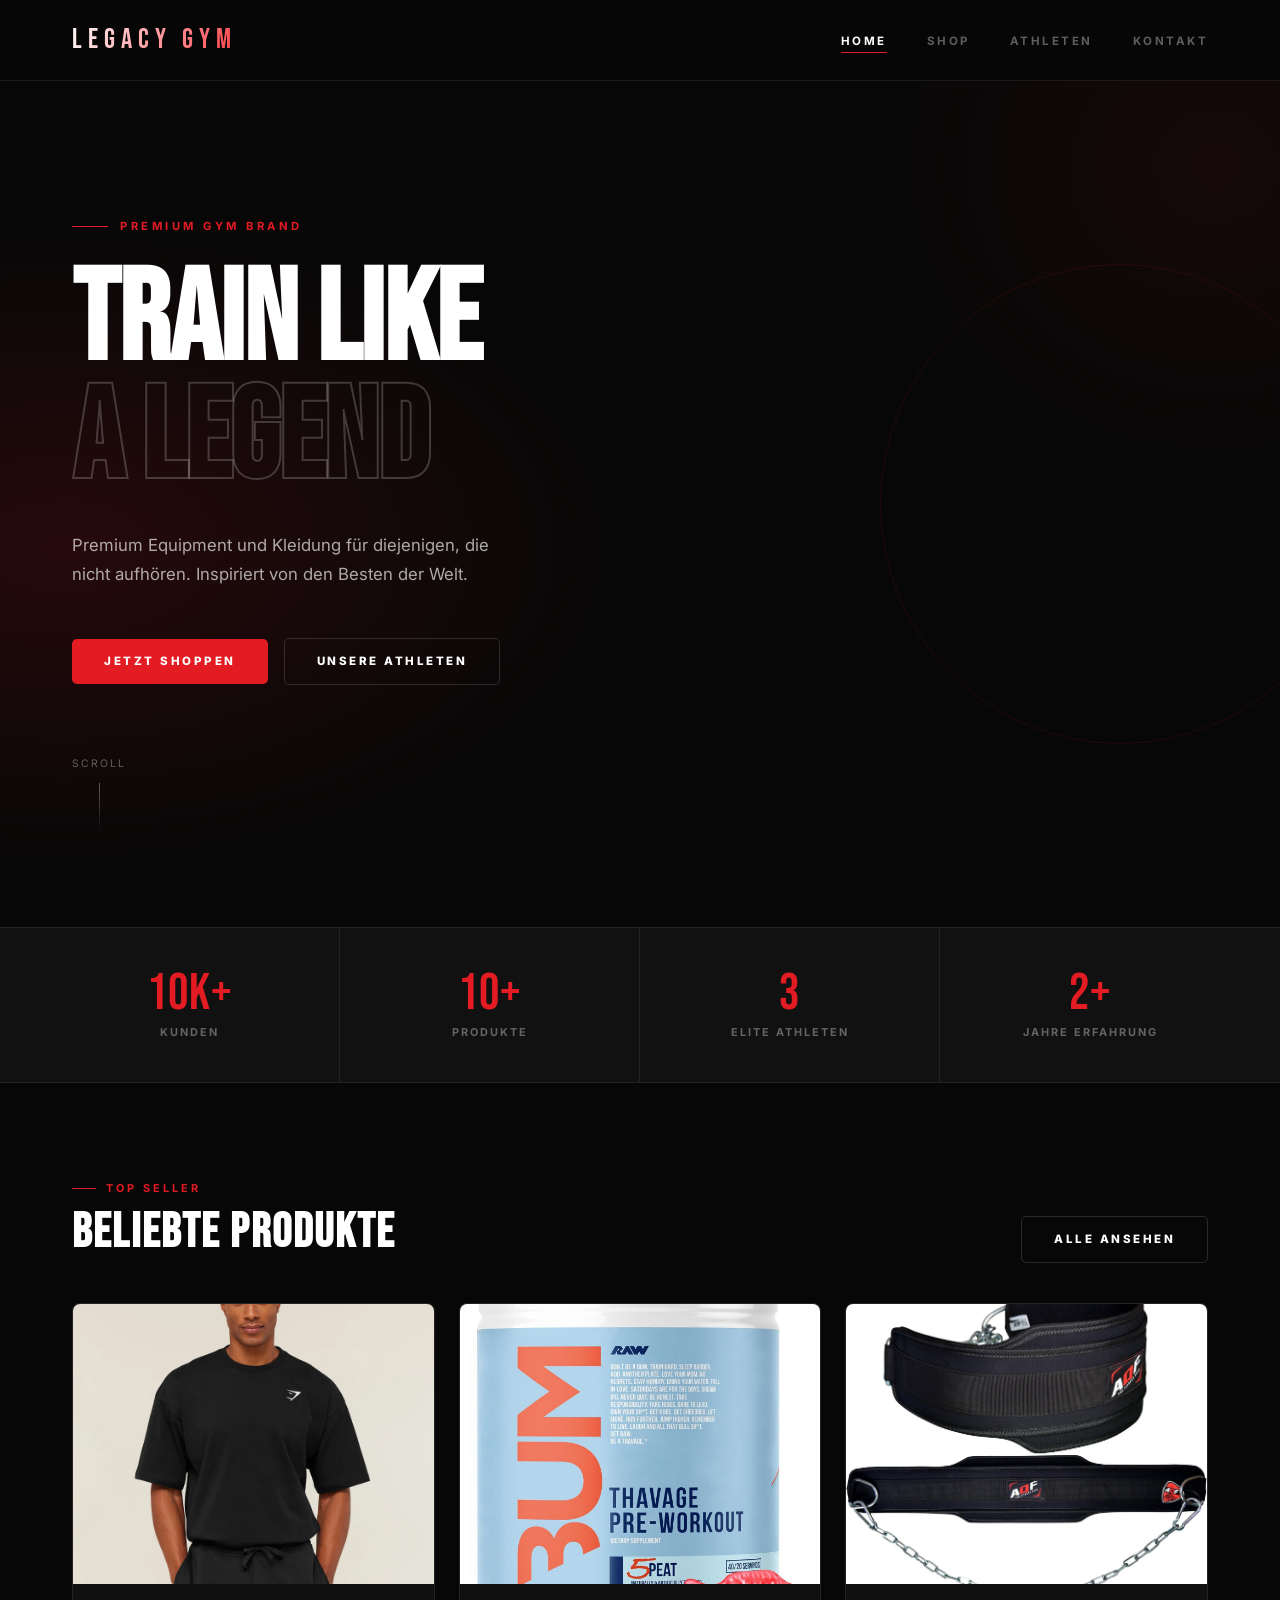
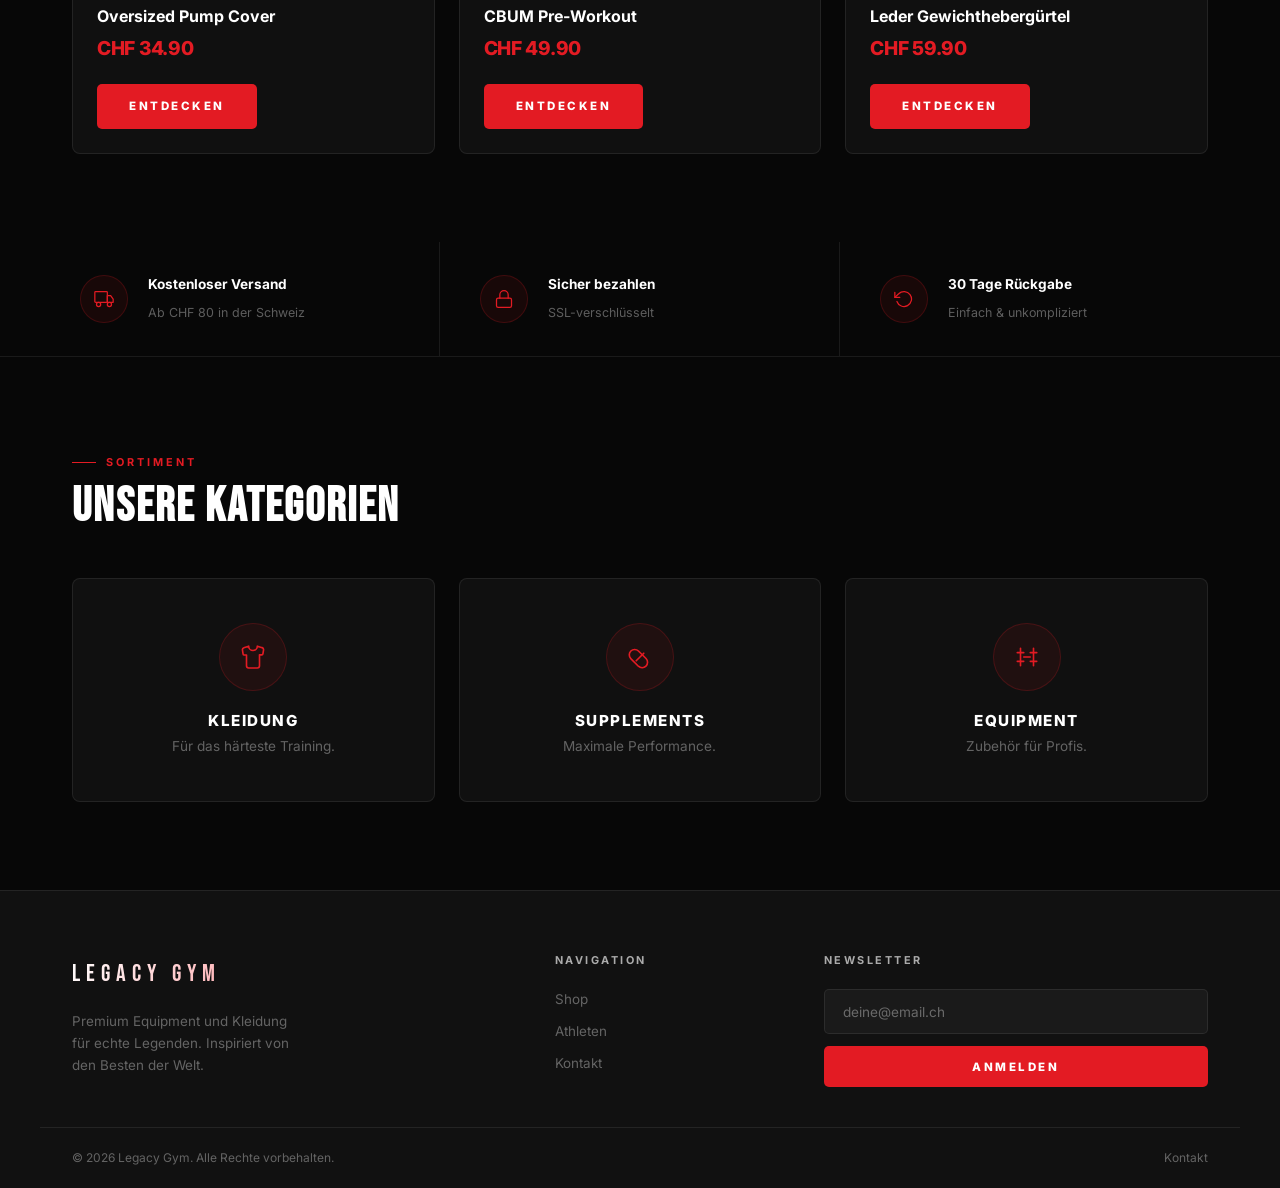
==== commit 6bce0767: "Updated Style" ====
--- a/index.html
+++ b/index.html
@@ -4,6 +4,7 @@
     <meta charset="UTF-8">
     <meta name="viewport" content="width=device-width, initial-scale=1.0">
     <title>LEGACY GYM | Home</title>
+    <link rel="icon" type="image/svg+xml" href="favicon.svg">
     <link rel="stylesheet" href="style.css">
 </head>
 <body>
@@ -11,7 +12,9 @@
 <header>
     <nav>
         <div class="logo">LEGACY GYM</div>
-        <button class="menu-toggle" aria-label="Menü öffnen">☰</button>
+        <button class="menu-toggle" aria-label="Menü öffnen">
+            <svg width="18" height="14" viewBox="0 0 18 14" fill="none" stroke="currentColor" stroke-width="2" stroke-linecap="round"><line x1="0" y1="1" x2="18" y2="1"/><line x1="0" y1="7" x2="18" y2="7"/><line x1="0" y1="13" x2="18" y2="13"/></svg>
+        </button>
         <ul class="nav-links">
             <li><a href="index.html" class="active">Home</a></li>
             <li><a href="shop.html">Shop</a></li>
@@ -22,35 +25,83 @@
 </header>
 
 <main>
+
     <!-- HERO -->
     <section class="hero">
-        <h1>Train Like a Legend</h1>
-        <p>Premium Equipment und Kleidung für diejenigen, die nicht aufhören. Inspiriert von den Besten der Welt.</p>
-        <a href="shop.html" class="btn">Jetzt shoppen</a>
+        <div class="hero-inner">
+            <div class="hero-eyebrow">Premium Gym Brand</div>
+            <h1>
+                Train Like
+                <span class="outline">A Legend</span>
+            </h1>
+            <p class="hero-desc">
+                Premium Equipment und Kleidung für diejenigen, die nicht aufhören.
+                Inspiriert von den Besten der Welt.
+            </p>
+            <div class="hero-cta">
+                <a href="shop.html" class="btn">Jetzt shoppen</a>
+                <a href="athletes.html" class="btn-ghost">Unsere Athleten</a>
+            </div>
+            <div class="hero-scroll">Scroll</div>
+        </div>
     </section>
 
+    <!-- STATS -->
+    <div class="stats-strip">
+        <div class="stats-grid">
+            <div class="stat-item">
+                <div class="stat-number">10K+</div>
+                <div class="stat-label">Kunden</div>
+            </div>
+            <div class="stat-item">
+                <div class="stat-number">10+</div>
+                <div class="stat-label">Produkte</div>
+            </div>
+            <div class="stat-item">
+                <div class="stat-number">3</div>
+                <div class="stat-label">Elite Athleten</div>
+            </div>
+            <div class="stat-item">
+                <div class="stat-number">2+</div>
+                <div class="stat-label">Jahre Erfahrung</div>
+            </div>
+        </div>
+    </div>
+
     <!-- BELIEBTE PRODUKTE -->
-    <section>
-        <h2>Beliebte Produkte</h2>
+    <div class="section-wrap">
+        <div class="section-head">
+            <div>
+                <span class="section-label">Top Seller</span>
+                <h2 class="section-title">Beliebte Produkte</h2>
+            </div>
+            <a href="shop.html" class="btn-ghost">Alle ansehen</a>
+        </div>
         <div class="grid">
-            <article class="card">
-                <img src="/Images/OversizedShirt.webp" alt="Oversized Pump Cover" class="card-img">
+            <article class="card fade-in">
+                <div class="card-img-wrap">
+                    <img src="/Images/OversizedShirt.webp" alt="Oversized Pump Cover" class="card-img">
+                </div>
                 <div class="card-body">
                     <h3>Oversized Pump Cover</h3>
                     <span class="price">CHF 34.90</span>
                     <a href="product.html?id=1" class="btn">Entdecken</a>
                 </div>
             </article>
-            <article class="card">
-                <img src="/Images/preworkout.jpg" alt="Pre-Workout" class="card-img">
+            <article class="card fade-in">
+                <div class="card-img-wrap">
+                    <img src="/Images/preworkout.jpg" alt="Pre-Workout" class="card-img">
+                </div>
                 <div class="card-body">
                     <h3>CBUM Pre-Workout</h3>
                     <span class="price">CHF 49.90</span>
                     <a href="product.html?id=4" class="btn">Entdecken</a>
                 </div>
             </article>
-            <article class="card">
-                <img src="/Images/GymGürtel.jpg" alt="Gym Belt" class="card-img">
+            <article class="card fade-in">
+                <div class="card-img-wrap">
+                    <img src="/Images/GymGürtel.jpg" alt="Gym Belt" class="card-img">
+                </div>
                 <div class="card-body">
                     <h3>Leder Gewichthebergürtel</h3>
                     <span class="price">CHF 59.90</span>
@@ -58,39 +109,84 @@
                 </div>
             </article>
         </div>
-    </section>
+    </div>
+
+    <!-- FEATURES -->
+    <div class="features-strip">
+        <div class="features-grid">
+            <div class="feature-item">
+                <div class="feature-icon">
+                    <svg width="20" height="20" viewBox="0 0 24 24" fill="none" stroke="currentColor" stroke-width="1.5" stroke-linecap="round" stroke-linejoin="round"><rect x="1" y="3" width="15" height="13" rx="1"/><path d="M16 8h4l3 4v4h-7V8z"/><circle cx="5.5" cy="18.5" r="2.5"/><circle cx="18.5" cy="18.5" r="2.5"/></svg>
+                </div>
+                <div class="feature-text">
+                    <strong>Kostenloser Versand</strong>
+                    <span>Ab CHF 80 in der Schweiz</span>
+                </div>
+            </div>
+            <div class="feature-item">
+                <div class="feature-icon">
+                    <svg width="20" height="20" viewBox="0 0 24 24" fill="none" stroke="currentColor" stroke-width="1.5" stroke-linecap="round" stroke-linejoin="round"><rect x="3" y="11" width="18" height="11" rx="2"/><path d="M7 11V7a5 5 0 0 1 10 0v4"/></svg>
+                </div>
+                <div class="feature-text">
+                    <strong>Sicher bezahlen</strong>
+                    <span>SSL-verschlüsselt</span>
+                </div>
+            </div>
+            <div class="feature-item">
+                <div class="feature-icon">
+                    <svg width="20" height="20" viewBox="0 0 24 24" fill="none" stroke="currentColor" stroke-width="1.5" stroke-linecap="round" stroke-linejoin="round"><polyline points="1 4 1 10 7 10"/><path d="M3.51 15a9 9 0 1 0 2.13-9.36L1 10"/></svg>
+                </div>
+                <div class="feature-text">
+                    <strong>30 Tage Rückgabe</strong>
+                    <span>Einfach & unkompliziert</span>
+                </div>
+            </div>
+        </div>
+    </div>
 
     <!-- KATEGORIEN -->
-    <section>
-        <h2>Unsere Kategorien</h2>
+    <div class="section-wrap">
+        <div class="section-head">
+            <div>
+                <span class="section-label">Sortiment</span>
+                <h2 class="section-title">Unsere Kategorien</h2>
+            </div>
+        </div>
         <div class="grid">
-            <a href="shop.html?filter=clothing" class="category-card">
-                <div class="icon">👕</div>
+            <a href="shop.html?filter=clothing" class="category-card fade-in">
+                <div class="cat-icon">
+                    <svg width="26" height="26" viewBox="0 0 24 24" fill="none" stroke="currentColor" stroke-width="1.5" stroke-linecap="round" stroke-linejoin="round"><path d="M20.38 3.46 16 2a4 4 0 0 1-8 0L3.62 3.46a2 2 0 0 0-1.34 2.23l.58 3.57a1 1 0 0 0 .99.84H6v10c0 1.1.9 2 2 2h8a2 2 0 0 0 2-2V10h2.15a1 1 0 0 0 .99-.84l.58-3.57a2 2 0 0 0-1.34-2.23z"/></svg>
+                </div>
                 <h3>Kleidung</h3>
                 <p>Für das härteste Training.</p>
             </a>
-            <a href="shop.html?filter=supplements" class="category-card">
-                <div class="icon">💊</div>
+            <a href="shop.html?filter=supplements" class="category-card fade-in">
+                <div class="cat-icon">
+                    <svg width="26" height="26" viewBox="0 0 24 24" fill="none" stroke="currentColor" stroke-width="1.5" stroke-linecap="round" stroke-linejoin="round"><path d="m10.5 20.5-7-7a5 5 0 0 1 7.07-7.07l7 7a5 5 0 0 1-7.07 7.07z"/><line x1="8.5" y1="15.5" x2="15.5" y2="8.5"/></svg>
+                </div>
                 <h3>Supplements</h3>
                 <p>Maximale Performance.</p>
             </a>
-            <a href="shop.html?filter=equipment" class="category-card">
-                <div class="icon">🏋️</div>
+            <a href="shop.html?filter=equipment" class="category-card fade-in">
+                <div class="cat-icon">
+                    <svg width="26" height="26" viewBox="0 0 24 24" fill="none" stroke="currentColor" stroke-width="1.5" stroke-linecap="round" stroke-linejoin="round"><path d="M6 4v16M18 4v16M3 8h6M3 16h6M15 8h6M15 16h6M9 12h6"/></svg>
+                </div>
                 <h3>Equipment</h3>
                 <p>Zubehör für Profis.</p>
             </a>
         </div>
-    </section>
+    </div>
+
 </main>
 
 <footer>
     <div class="footer-inner">
         <div class="footer-brand">
             <div class="logo">LEGACY GYM</div>
-            <p>Equipment und Kleidung für echte Legenden.</p>
+            <p>Premium Equipment und Kleidung für echte Legenden. Inspiriert von den Besten der Welt.</p>
         </div>
         <div class="footer-col">
-            <h4>Links</h4>
+            <h4>Navigation</h4>
             <a href="shop.html">Shop</a>
             <a href="athletes.html">Athleten</a>
             <a href="contact.html">Kontakt</a>
@@ -105,6 +201,7 @@
     </div>
     <div class="footer-bottom">
         <p>&copy; <span id="year"></span> Legacy Gym. Alle Rechte vorbehalten.</p>
+        <a href="contact.html">Kontakt</a>
     </div>
 </footer>
 
--- a/style.css
+++ b/style.css
@@ -1,20 +1,34 @@
-/* GOOGLE FONTS */
-@import url('https://fonts.googleapis.com/css2?family=Bebas+Neue&family=Inter:wght@400;500;600;700&display=swap');
-
-/* VARIABLEN */
+/* ── GOOGLE FONTS ──────────────────────────────── */
+@import url('https://fonts.googleapis.com/css2?family=Bebas+Neue&family=Inter:wght@300;400;500;600;700;800;900&display=swap');
+
+/* ── DESIGN TOKENS ────────────────────────────── */
 :root {
-    --red:       #e31b23;
-    --red-dark:  #b01219;
-    --bg:        #0a0a0a;
-    --surface:   #141414;
-    --surface-2: #1c1c1c;
-    --border:    #252525;
-    --text:      #f0f0f0;
-    --muted:     #777;
-}
-
-/* RESET */
+    --red:          #e31b23;
+    --red-dark:     #b01219;
+    --red-light:    #ff3a42;
+    --red-glow:     rgba(227, 27, 35, 0.25);
+    --red-subtle:   rgba(227, 27, 35, 0.08);
+
+    --bg:           #070707;
+    --surface:      rgba(255, 255, 255, 0.04);
+    --surface-2:    rgba(255, 255, 255, 0.07);
+    --surface-3:    rgba(255, 255, 255, 0.10);
+    --border:       rgba(255, 255, 255, 0.08);
+    --border-2:     rgba(255, 255, 255, 0.14);
+
+    --text:         #ffffff;
+    --text-2:       rgba(255, 255, 255, 0.65);
+    --text-muted:   rgba(255, 255, 255, 0.35);
+
+    --ease:         cubic-bezier(0.4, 0, 0.2, 1);
+    --t:            0.28s;
+    --r:            8px;
+    --r-sm:         5px;
+}
+
+/* ── RESET ────────────────────────────────────── */
 *, *::before, *::after { box-sizing: border-box; margin: 0; padding: 0; }
+html { scroll-behavior: smooth; }
 body {
     font-family: 'Inter', sans-serif;
     background: var(--bg);
@@ -23,269 +37,888 @@
     display: flex;
     flex-direction: column;
     min-height: 100vh;
+    -webkit-font-smoothing: antialiased;
+    overflow-x: hidden;
 }
 a { text-decoration: none; color: inherit; }
 ul { list-style: none; }
 img { max-width: 100%; display: block; }
 
-/* HEADER */
+/* ── LAYOUT HELPERS ───────────────────────────── */
+.wrap {
+    max-width: 1200px;
+    margin: 0 auto;
+    padding: 0 2rem;
+}
+
+/* ── HEADER ───────────────────────────────────── */
 header {
-    background: var(--surface);
-    border-bottom: 2px solid var(--red);
     position: sticky;
     top: 0;
-    z-index: 100;
-}
+    z-index: 200;
+    background: rgba(7, 7, 7, 0.75);
+    backdrop-filter: blur(24px);
+    -webkit-backdrop-filter: blur(24px);
+    border-bottom: 1px solid var(--border);
+}
+
 nav {
     max-width: 1200px;
     margin: 0 auto;
-    padding: 0.9rem 2rem;
+    padding: 1.1rem 2rem;
     display: flex;
     justify-content: space-between;
     align-items: center;
 }
+
 .logo {
     font-family: 'Bebas Neue', sans-serif;
-    font-size: 2rem;
-    letter-spacing: 5px;
-    color: var(--red);
-}
-.nav-links { display: flex; gap: 2rem; }
+    font-size: 1.75rem;
+    letter-spacing: 6px;
+    background: linear-gradient(120deg, #fff 0%, var(--red-light) 100%);
+    -webkit-background-clip: text;
+    -webkit-text-fill-color: transparent;
+    background-clip: text;
+    user-select: none;
+}
+
+.nav-links {
+    display: flex;
+    gap: 2.5rem;
+    align-items: center;
+}
+
 .nav-links a {
-    font-size: 0.82rem;
-    font-weight: 600;
-    letter-spacing: 1.5px;
-    text-transform: uppercase;
-    color: var(--muted);
-    transition: color 0.2s;
+    font-size: 0.72rem;
+    font-weight: 700;
+    letter-spacing: 2.5px;
+    text-transform: uppercase;
+    color: var(--text-muted);
+    transition: color var(--t) var(--ease);
+    position: relative;
     padding-bottom: 2px;
 }
+
+.nav-links a::after {
+    content: '';
+    position: absolute;
+    bottom: -3px;
+    left: 0;
+    width: 0;
+    height: 1px;
+    background: var(--red);
+    transition: width var(--t) var(--ease);
+}
+
 .nav-links a:hover { color: var(--text); }
-.nav-links a.active { color: var(--text); border-bottom: 2px solid var(--red); }
+.nav-links a:hover::after,
+.nav-links a.active::after { width: 100%; }
+.nav-links a.active { color: var(--text); }
+
 .menu-toggle {
     display: none;
     background: none;
-    border: none;
+    border: 1px solid var(--border);
     color: var(--text);
-    font-size: 1.5rem;
     cursor: pointer;
-}
-
-/* MAIN */
-main { flex: 1; max-width: 1200px; margin: 0 auto; padding: 2.5rem 2rem; width: 100%; }
-
-/* TYPOGRAFIE */
+    padding: 0.5rem 0.65rem;
+    border-radius: var(--r-sm);
+    transition: border-color var(--t) var(--ease), color var(--t) var(--ease);
+    line-height: 0;
+}
+.menu-toggle:hover { border-color: var(--red); color: var(--red); }
+
+/* ── MAIN ─────────────────────────────────────── */
+main { flex: 1; }
+
+/* ── PAGE HEADER ──────────────────────────────── */
+.page-header {
+    padding: 4.5rem 2rem 3rem;
+    border-bottom: 1px solid var(--border);
+    max-width: 1200px;
+    margin: 0 auto;
+}
+
+.page-header .eyebrow {
+    font-size: 0.68rem;
+    font-weight: 700;
+    letter-spacing: 3px;
+    text-transform: uppercase;
+    color: var(--red);
+    margin-bottom: 0.75rem;
+    display: block;
+}
+
+.page-header h1 {
+    font-family: 'Bebas Neue', sans-serif;
+    font-size: clamp(2.8rem, 5vw, 4.5rem);
+    letter-spacing: 2px;
+    line-height: 1;
+    margin-bottom: 0.5rem;
+}
+
+.page-header p { color: var(--text-2); font-size: 1rem; max-width: 520px; }
+
+/* ── TYPOGRAPHY ───────────────────────────────── */
 h1, h2, h3, h4 {
     font-family: 'Bebas Neue', sans-serif;
     letter-spacing: 2px;
-    line-height: 1.1;
-}
-h1 { font-size: 2.8rem; margin-bottom: 0.75rem; }
-h2 { font-size: 2rem;   margin-bottom: 0.75rem; }
-h3 { font-size: 1.4rem; margin-bottom: 0.5rem; }
-
-.page-header {
+    line-height: 1.05;
+}
+
+.section-label {
+    display: inline-flex;
+    align-items: center;
+    gap: 0.6rem;
+    font-size: 0.68rem;
+    font-weight: 700;
+    letter-spacing: 3px;
+    text-transform: uppercase;
+    color: var(--red);
+    margin-bottom: 0.75rem;
+}
+.section-label::before {
+    content: '';
+    width: 24px;
+    height: 1px;
+    background: var(--red);
+}
+
+.section-title {
+    font-family: 'Bebas Neue', sans-serif;
+    font-size: clamp(2rem, 4vw, 3rem);
+    letter-spacing: 2px;
+    line-height: 1;
+    margin-bottom: 0.4rem;
+}
+
+.section-head {
+    display: flex;
+    justify-content: space-between;
+    align-items: flex-end;
     margin-bottom: 2.5rem;
-    padding-bottom: 1rem;
+    gap: 1rem;
+}
+
+/* ── HERO ─────────────────────────────────────── */
+.hero {
+    position: relative;
+    min-height: 92vh;
+    display: flex;
+    align-items: center;
+    overflow: hidden;
+}
+
+/* ambient glow layers */
+.hero::before {
+    content: '';
+    position: absolute;
+    inset: 0;
+    background:
+        radial-gradient(ellipse 75% 65% at 5% 55%, rgba(227,27,35,0.14) 0%, transparent 60%),
+        radial-gradient(ellipse 50% 70% at 95% 10%, rgba(227,27,35,0.07) 0%, transparent 55%);
+    pointer-events: none;
+}
+
+/* right-side geometric accent */
+.hero::after {
+    content: '';
+    position: absolute;
+    right: -80px;
+    top: 50%;
+    transform: translateY(-50%);
+    width: 480px;
+    height: 480px;
+    border: 1px solid rgba(227,27,35,0.12);
+    border-radius: 50%;
+    pointer-events: none;
+}
+
+.hero-inner {
+    position: relative;
+    z-index: 1;
+    max-width: 1200px;
+    margin: 0 auto;
+    padding: 8rem 2rem 6rem;
+    width: 100%;
+}
+
+.hero-eyebrow {
+    display: inline-flex;
+    align-items: center;
+    gap: 0.75rem;
+    font-size: 0.7rem;
+    font-weight: 700;
+    letter-spacing: 3.5px;
+    text-transform: uppercase;
+    color: var(--red);
+    margin-bottom: 1.75rem;
+}
+
+.hero-eyebrow::before {
+    content: '';
+    width: 36px;
+    height: 1px;
+    background: var(--red);
+}
+
+.hero h1 {
+    font-size: clamp(4.5rem, 10vw, 9rem);
+    line-height: 0.92;
+    letter-spacing: -1px;
+    margin-bottom: 2rem;
+    max-width: 820px;
+}
+
+.hero h1 .outline {
+    display: block;
+    -webkit-text-stroke: 2px rgba(255,255,255,0.2);
+    color: transparent;
+}
+
+.hero-desc {
+    color: var(--text-2);
+    font-size: 1.05rem;
+    max-width: 440px;
+    margin-bottom: 3rem;
+    line-height: 1.75;
+    font-weight: 400;
+}
+
+.hero-cta {
+    display: flex;
+    gap: 1rem;
+    align-items: center;
+    flex-wrap: wrap;
+    margin-bottom: 4rem;
+}
+
+.hero-scroll {
+    display: inline-flex;
+    flex-direction: column;
+    align-items: center;
+    gap: 0.6rem;
+    color: var(--text-muted);
+    font-size: 0.65rem;
+    letter-spacing: 2px;
+    text-transform: uppercase;
+}
+.hero-scroll::after {
+    content: '';
+    width: 1px;
+    height: 48px;
+    background: linear-gradient(to bottom, var(--text-muted), transparent);
+    animation: lineDown 2s ease-in-out infinite;
+}
+@keyframes lineDown {
+    0%, 100% { opacity: 0.3; }
+    50% { opacity: 0.8; }
+}
+
+/* ── STATS STRIP ──────────────────────────────── */
+.stats-strip {
+    border-top: 1px solid var(--border);
     border-bottom: 1px solid var(--border);
-}
-.page-header p { color: var(--muted); margin-top: 0.5rem; }
-
-/* HERO */
-.hero {
-    background: linear-gradient(120deg, #0f0000 0%, var(--surface) 100%);
-    border-left: 4px solid var(--red);
-    padding: 4rem 3rem;
-    margin-bottom: 4rem;
-}
-.hero h1 { font-size: 4rem; }
-.hero p { color: var(--muted); font-size: 1.05rem; max-width: 480px; margin: 0.75rem 0 2rem; }
-
-/* BUTTONS */
-.btn {
-    display: inline-block;
-    background: var(--red);
-    color: white;
-    padding: 0.75rem 2rem;
-    font-family: 'Inter', sans-serif;
-    font-size: 0.82rem;
+    background: var(--surface);
+}
+
+.stats-grid {
+    display: grid;
+    grid-template-columns: repeat(4, 1fr);
+    max-width: 1200px;
+    margin: 0 auto;
+}
+
+.stat-item {
+    padding: 2.5rem 2rem;
+    text-align: center;
+    border-right: 1px solid var(--border);
+    transition: background var(--t) var(--ease);
+}
+.stat-item:last-child { border-right: none; }
+.stat-item:hover { background: var(--surface-2); }
+
+.stat-number {
+    font-family: 'Bebas Neue', sans-serif;
+    font-size: 3.2rem;
+    letter-spacing: 1px;
+    line-height: 1;
+    color: var(--red);
+    margin-bottom: 0.35rem;
+}
+
+.stat-label {
+    font-size: 0.68rem;
     font-weight: 700;
     letter-spacing: 2px;
     text-transform: uppercase;
-    border: 2px solid var(--red);
-    cursor: pointer;
-    transition: background 0.2s, color 0.2s;
-}
-.btn:hover { background: var(--red-dark); border-color: var(--red-dark); }
-.btn:disabled { opacity: 0.6; cursor: default; }
-
-/* GRID */
+    color: var(--text-muted);
+}
+
+/* ── FEATURES STRIP ───────────────────────────── */
+.features-strip {
+    border-bottom: 1px solid var(--border);
+}
+
+.features-grid {
+    display: grid;
+    grid-template-columns: repeat(3, 1fr);
+    max-width: 1200px;
+    margin: 0 auto;
+}
+
+.feature-item {
+    display: flex;
+    align-items: center;
+    gap: 1.25rem;
+    padding: 2rem 2.5rem;
+    border-right: 1px solid var(--border);
+    transition: background var(--t) var(--ease);
+}
+.feature-item:last-child { border-right: none; }
+.feature-item:hover { background: var(--surface); }
+
+.feature-icon {
+    width: 48px;
+    height: 48px;
+    background: var(--red-subtle);
+    border: 1px solid rgba(227,27,35,0.2);
+    border-radius: 50%;
+    display: flex;
+    align-items: center;
+    justify-content: center;
+    color: var(--red);
+    flex-shrink: 0;
+}
+
+.feature-text strong {
+    display: block;
+    font-size: 0.85rem;
+    font-weight: 700;
+    margin-bottom: 0.15rem;
+}
+.feature-text span {
+    font-size: 0.78rem;
+    color: var(--text-muted);
+}
+
+/* ── SECTION WRAPPER ──────────────────────────── */
+.section-wrap {
+    padding: 5.5rem 2rem;
+    max-width: 1200px;
+    margin: 0 auto;
+}
+
+/* ── GRID ─────────────────────────────────────── */
 .grid {
     display: grid;
-    grid-template-columns: repeat(auto-fill, minmax(270px, 1fr));
+    grid-template-columns: repeat(auto-fill, minmax(285px, 1fr));
     gap: 1.5rem;
-    margin-top: 1.5rem;
-}
-
-/* CARDS */
+}
+
+/* ── PRODUCT CARDS ────────────────────────────── */
 .card {
     background: var(--surface);
     border: 1px solid var(--border);
+    border-radius: var(--r);
     overflow: hidden;
-    transition: transform 0.25s, border-color 0.25s;
-}
-.card:hover { transform: translateY(-5px); border-color: var(--red); }
-.card-img { width: 100%; height: 280px; object-fit: cover; }
-.card-body { padding: 1.25rem; }
+    transition:
+        transform var(--t) var(--ease),
+        border-color var(--t) var(--ease),
+        box-shadow var(--t) var(--ease);
+}
+
+.card:hover {
+    transform: translateY(-7px);
+    border-color: rgba(227, 27, 35, 0.35);
+    box-shadow:
+        0 24px 60px rgba(0, 0, 0, 0.55),
+        0 0 0 1px rgba(227, 27, 35, 0.08),
+        inset 0 1px 0 rgba(255,255,255,0.05);
+}
+
+.card-img-wrap { overflow: hidden; }
+
+.card-img {
+    width: 100%;
+    height: 280px;
+    object-fit: cover;
+    transition: transform 0.6s var(--ease);
+}
+.card:hover .card-img { transform: scale(1.06); }
+
+.card-body { padding: 1.5rem; }
+
+.card-body h3 {
+    font-family: 'Inter', sans-serif;
+    font-size: 1rem;
+    font-weight: 700;
+    letter-spacing: 0;
+    margin-bottom: 0.2rem;
+    color: var(--text);
+}
+
 .price {
     display: block;
     color: var(--red);
-    font-size: 1.25rem;
-    font-weight: 700;
-    margin: 0.5rem 0 1rem;
-}
-
-/* KATEGORIE-KARTEN (Homepage) */
+    font-size: 1.2rem;
+    font-weight: 800;
+    font-family: 'Inter', sans-serif;
+    margin: 0.5rem 0 1.25rem;
+    letter-spacing: -0.3px;
+}
+
+/* ── CATEGORY CARDS ───────────────────────────── */
 .category-card {
     background: var(--surface);
     border: 1px solid var(--border);
-    padding: 2rem 1.5rem;
+    border-radius: var(--r);
+    padding: 2.75rem 2rem;
     text-align: center;
-    transition: border-color 0.25s, transform 0.25s;
-}
-.category-card:hover { border-color: var(--red); transform: translateY(-4px); }
-.category-card .icon { font-size: 2.5rem; margin-bottom: 0.75rem; }
-.category-card h3 { font-size: 1.4rem; letter-spacing: 3px; }
-.category-card p { color: var(--muted); font-size: 0.9rem; margin-top: 0.4rem; }
-
-/* FILTER */
-.filters { display: flex; gap: 0.75rem; flex-wrap: wrap; margin-bottom: 2rem; }
+    transition: all var(--t) var(--ease);
+    position: relative;
+    overflow: hidden;
+    display: block;
+}
+
+.category-card::before {
+    content: '';
+    position: absolute;
+    inset: 0 0 auto 0;
+    height: 1px;
+    background: linear-gradient(90deg, transparent, var(--red), transparent);
+    transform: scaleX(0);
+    transition: transform var(--t) var(--ease);
+}
+
+.category-card:hover {
+    border-color: rgba(227,27,35,0.3);
+    transform: translateY(-5px);
+    background: var(--surface-2);
+    box-shadow: 0 20px 50px rgba(0,0,0,0.4);
+}
+.category-card:hover::before { transform: scaleX(1); }
+
+.cat-icon {
+    width: 68px;
+    height: 68px;
+    background: var(--red-subtle);
+    border: 1px solid rgba(227,27,35,0.2);
+    border-radius: 50%;
+    display: flex;
+    align-items: center;
+    justify-content: center;
+    color: var(--red);
+    margin: 0 auto 1.4rem;
+    transition: all var(--t) var(--ease);
+}
+.category-card:hover .cat-icon {
+    background: rgba(227,27,35,0.15);
+    border-color: rgba(227,27,35,0.45);
+    transform: scale(1.08);
+}
+
+.category-card h3 {
+    font-family: 'Inter', sans-serif;
+    font-size: 0.95rem;
+    font-weight: 800;
+    letter-spacing: 1.5px;
+    text-transform: uppercase;
+    margin-bottom: 0.4rem;
+}
+
+.category-card p {
+    color: var(--text-muted);
+    font-size: 0.85rem;
+}
+
+/* ── FILTER BUTTONS ───────────────────────────── */
+.filters {
+    display: flex;
+    gap: 0.5rem;
+    flex-wrap: wrap;
+    margin-bottom: 2.5rem;
+}
+
 .filter-btn {
     background: transparent;
     border: 1px solid var(--border);
-    color: var(--muted);
-    padding: 0.5rem 1.25rem;
-    font-family: 'Inter', sans-serif;
-    font-size: 0.82rem;
-    font-weight: 600;
-    letter-spacing: 1px;
+    color: var(--text-muted);
+    padding: 0.55rem 1.3rem;
+    font-family: 'Inter', sans-serif;
+    font-size: 0.72rem;
+    font-weight: 700;
+    letter-spacing: 2px;
     text-transform: uppercase;
     cursor: pointer;
-    transition: all 0.2s;
-}
-.filter-btn:hover, .filter-btn.active {
+    border-radius: 100px;
+    transition: all var(--t) var(--ease);
+}
+.filter-btn:hover { border-color: var(--border-2); color: var(--text); }
+.filter-btn.active {
     background: var(--red);
     border-color: var(--red);
     color: white;
-}
-
-/* FORMULARE */
-.form-group { margin-bottom: 1.25rem; }
+    box-shadow: 0 4px 18px var(--red-glow);
+}
+
+/* ── BUTTONS ──────────────────────────────────── */
+.btn {
+    display: inline-flex;
+    align-items: center;
+    justify-content: center;
+    gap: 0.5rem;
+    background: var(--red);
+    color: white;
+    padding: 0.85rem 2rem;
+    font-family: 'Inter', sans-serif;
+    font-size: 0.72rem;
+    font-weight: 800;
+    letter-spacing: 2.5px;
+    text-transform: uppercase;
+    border: none;
+    border-radius: var(--r-sm);
+    cursor: pointer;
+    transition: all var(--t) var(--ease);
+    white-space: nowrap;
+}
+.btn:hover {
+    background: var(--red-light);
+    transform: translateY(-2px);
+    box-shadow: 0 10px 30px var(--red-glow);
+}
+.btn:active { transform: translateY(0); box-shadow: none; }
+.btn:disabled { opacity: 0.5; cursor: default; transform: none; box-shadow: none; }
+
+.btn-ghost {
+    display: inline-flex;
+    align-items: center;
+    justify-content: center;
+    gap: 0.5rem;
+    background: transparent;
+    color: var(--text);
+    padding: 0.85rem 2rem;
+    font-family: 'Inter', sans-serif;
+    font-size: 0.72rem;
+    font-weight: 800;
+    letter-spacing: 2.5px;
+    text-transform: uppercase;
+    border: 1px solid var(--border-2);
+    border-radius: var(--r-sm);
+    cursor: pointer;
+    transition: all var(--t) var(--ease);
+    white-space: nowrap;
+}
+.btn-ghost:hover { border-color: var(--red); color: var(--red); transform: translateY(-2px); }
+
+/* ── FORMS ────────────────────────────────────── */
+.form-group { margin-bottom: 1.5rem; }
+
 label {
     display: block;
-    font-size: 0.78rem;
-    font-weight: 700;
-    letter-spacing: 1px;
-    text-transform: uppercase;
-    color: var(--muted);
-    margin-bottom: 0.4rem;
-}
+    font-size: 0.68rem;
+    font-weight: 700;
+    letter-spacing: 1.5px;
+    text-transform: uppercase;
+    color: var(--text-muted);
+    margin-bottom: 0.5rem;
+}
+
 input, select, textarea {
     width: 100%;
-    padding: 0.75rem 1rem;
-    background: var(--surface-2);
+    padding: 0.85rem 1.1rem;
+    background: var(--surface);
     border: 1px solid var(--border);
+    border-radius: var(--r-sm);
     color: var(--text);
     font-family: 'Inter', sans-serif;
-    font-size: 0.95rem;
-    transition: border-color 0.2s;
-}
-input:focus, select:focus, textarea:focus { outline: none; border-color: var(--red); }
-select option { background: var(--surface-2); }
-
-/* ATHLETEN */
-.athlete-card .card-img { height: 340px; }
+    font-size: 0.92rem;
+    transition: border-color var(--t) var(--ease), box-shadow var(--t) var(--ease);
+}
+input:focus, select:focus, textarea:focus {
+    outline: none;
+    border-color: var(--red);
+    box-shadow: 0 0 0 3px var(--red-glow);
+}
+input::placeholder, textarea::placeholder { color: var(--text-muted); }
+select option { background: #111; }
+
+/* ── ATHLETE CARDS ────────────────────────────── */
+.athlete-card .card-img { height: 400px; }
+
 .athlete-specialty {
     display: inline-block;
     color: var(--red);
-    font-size: 0.78rem;
+    font-size: 0.65rem;
+    font-weight: 700;
+    letter-spacing: 3px;
+    text-transform: uppercase;
+    margin-bottom: 0.5rem;
+    font-family: 'Inter', sans-serif;
+}
+
+.athlete-card h2 {
+    font-family: 'Bebas Neue', sans-serif;
+    font-size: 2rem;
+    margin-bottom: 0.5rem;
+}
+
+.athlete-card p {
+    color: var(--text-2);
+    font-size: 0.88rem;
+    line-height: 1.65;
+}
+
+/* ── PRODUCT DETAIL ───────────────────────────── */
+.product-detail-wrap {
+    max-width: 1200px;
+    margin: 0 auto;
+    padding: 3rem 2rem 5rem;
+}
+
+.back-link {
+    display: inline-flex;
+    align-items: center;
+    gap: 0.6rem;
+    color: var(--text-muted);
+    font-size: 0.7rem;
     font-weight: 700;
     letter-spacing: 2px;
     text-transform: uppercase;
-    margin-bottom: 0.5rem;
-}
-.athlete-card p { color: var(--muted); font-size: 0.92rem; margin-top: 0.4rem; }
-
-/* PRODUKTDETAIL */
+    margin-bottom: 3rem;
+    transition: color var(--t) var(--ease);
+}
+.back-link:hover { color: var(--text); }
+.back-link::before { content: '←'; font-size: 1rem; }
+
 .product-detail {
     display: grid;
     grid-template-columns: 1fr 1fr;
-    gap: 3rem;
+    gap: 4.5rem;
     align-items: start;
 }
-.product-detail img { border: 1px solid var(--border); width: 100%; }
-.product-features { margin: 1rem 0 1.5rem; }
+
+.product-media {
+    position: sticky;
+    top: 5.5rem;
+}
+
+.product-detail img {
+    width: 100%;
+    border-radius: var(--r);
+    border: 1px solid var(--border);
+    margin-bottom: 1.5rem;
+}
+
+.video-label {
+    font-size: 0.68rem;
+    font-weight: 700;
+    letter-spacing: 2px;
+    text-transform: uppercase;
+    color: var(--text-muted);
+    margin-bottom: 0.75rem;
+}
+
+iframe {
+    width: 100%;
+    aspect-ratio: 16/9;
+    border: none;
+    border-radius: var(--r-sm);
+    display: block;
+}
+
+.product-info h1 {
+    font-size: clamp(2.5rem, 5vw, 3.8rem);
+    line-height: 1;
+    margin-bottom: 0.6rem;
+}
+
+.product-price {
+    font-size: 2rem;
+    color: var(--red);
+    font-weight: 800;
+    font-family: 'Inter', sans-serif;
+    letter-spacing: -0.5px;
+    margin-bottom: 1.5rem;
+}
+
+.product-desc {
+    color: var(--text-2);
+    font-size: 0.95rem;
+    line-height: 1.75;
+    margin-bottom: 2rem;
+}
+
+.product-features { margin-bottom: 2rem; }
+
 .product-features li {
-    padding: 0.6rem 0;
+    display: flex;
+    align-items: center;
+    gap: 0.85rem;
+    padding: 0.8rem 0;
     border-bottom: 1px solid var(--border);
-    color: var(--muted);
+    color: var(--text-2);
     font-size: 0.9rem;
 }
-.product-features li::before { content: '✓  '; color: var(--red); font-weight: 700; }
-.video-container { margin-top: 1.5rem; }
-.video-container h3 { margin-bottom: 0.75rem; }
-iframe { width: 100%; aspect-ratio: 16/9; border: none; display: block; }
-
-/* KONTAKT */
-.contact-grid { display: grid; grid-template-columns: 3fr 2fr; gap: 3rem; }
+
+.product-features li::before {
+    content: '';
+    width: 18px;
+    height: 18px;
+    border-radius: 50%;
+    background: var(--red-subtle);
+    border: 1px solid rgba(227,27,35,0.35);
+    flex-shrink: 0;
+    background-image: url("data:image/svg+xml,%3Csvg xmlns='http://www.w3.org/2000/svg' viewBox='0 0 16 16'%3E%3Cpath d='M3 8l3.5 3.5L13 5' stroke='%23e31b23' stroke-width='1.8' fill='none' stroke-linecap='round' stroke-linejoin='round'/%3E%3C/svg%3E");
+    background-repeat: no-repeat;
+    background-position: center;
+    background-size: 11px;
+}
+
+.order-section { margin-top: 2rem; }
+
+.order-section h3 {
+    font-size: 1.2rem;
+    margin-bottom: 1.5rem;
+    padding-top: 2rem;
+    border-top: 1px solid var(--border);
+}
+
+/* ── CONTACT ──────────────────────────────────── */
+.contact-wrap {
+    max-width: 1200px;
+    margin: 0 auto;
+    padding: 0 2rem 5rem;
+}
+
+.contact-grid {
+    display: grid;
+    grid-template-columns: 3fr 2fr;
+    gap: 4rem;
+    padding-top: 3.5rem;
+}
+
+.contact-form-title {
+    font-size: 1.5rem;
+    margin-bottom: 2rem;
+}
+
 .info-block {
     background: var(--surface);
     border: 1px solid var(--border);
-    border-left: 3px solid var(--red);
-    padding: 1.25rem 1.5rem;
+    border-radius: var(--r);
+    padding: 1.5rem 1.75rem;
     margin-bottom: 1rem;
-}
-.info-block strong { display: block; font-size: 0.78rem; letter-spacing: 1px; text-transform: uppercase; color: var(--red); margin-bottom: 0.4rem; }
-.info-block p { color: var(--muted); font-size: 0.92rem; }
-
-/* DIVIDER */
+    transition: border-color var(--t) var(--ease), transform var(--t) var(--ease);
+}
+.info-block:hover { border-color: rgba(227,27,35,0.3); transform: translateX(4px); }
+
+.info-block strong {
+    display: block;
+    font-size: 0.65rem;
+    letter-spacing: 2.5px;
+    text-transform: uppercase;
+    color: var(--red);
+    margin-bottom: 0.5rem;
+    font-family: 'Inter', sans-serif;
+    font-weight: 700;
+}
+
+.info-block p {
+    color: var(--text-2);
+    font-size: 0.9rem;
+    line-height: 1.6;
+}
+
+/* ── DIVIDER ──────────────────────────────────── */
 hr { border: none; border-top: 1px solid var(--border); margin: 2rem 0; }
 
-/* FOOTER */
-footer { background: var(--surface); border-top: 1px solid var(--border); margin-top: auto; }
+/* ── NEWSLETTER FORM ──────────────────────────── */
+.newsletter-form { display: flex; flex-direction: column; gap: 0.75rem; }
+.newsletter-form input { font-size: 0.85rem; }
+
+/* ── FOOTER ───────────────────────────────────── */
+footer {
+    background: var(--surface);
+    border-top: 1px solid var(--border);
+    margin-top: auto;
+}
+
 .footer-inner {
     max-width: 1200px;
     margin: 0 auto;
-    padding: 2.5rem 2rem;
+    padding: 4rem 2rem 2.5rem;
     display: grid;
-    grid-template-columns: 2fr 1fr 2fr;
-    gap: 2rem;
-}
-.footer-brand p { color: var(--muted); font-size: 0.88rem; margin-top: 0.5rem; }
-.footer-brand .logo { font-size: 1.6rem; }
+    grid-template-columns: 2fr 1fr 1.8fr;
+    gap: 3.5rem;
+}
+
+.footer-brand .logo { font-size: 1.5rem; margin-bottom: 1rem; }
+.footer-brand p { color: var(--text-muted); font-size: 0.84rem; line-height: 1.65; max-width: 230px; }
+
 .footer-col h4 {
-    font-family: 'Bebas Neue', sans-serif;
-    font-size: 1.1rem;
-    letter-spacing: 3px;
-    color: var(--red);
-    margin-bottom: 1rem;
-}
-.footer-col a { display: block; color: var(--muted); font-size: 0.88rem; margin-bottom: 0.4rem; transition: color 0.2s; }
+    font-family: 'Inter', sans-serif;
+    font-size: 0.68rem;
+    font-weight: 700;
+    letter-spacing: 2.5px;
+    text-transform: uppercase;
+    color: var(--text-2);
+    margin-bottom: 1.4rem;
+}
+
+.footer-col a {
+    display: block;
+    color: var(--text-muted);
+    font-size: 0.84rem;
+    margin-bottom: 0.65rem;
+    transition: color var(--t) var(--ease);
+}
 .footer-col a:hover { color: var(--text); }
-.footer-col input { margin-bottom: 0.5rem; font-size: 0.88rem; }
+
 .footer-bottom {
     border-top: 1px solid var(--border);
-    text-align: center;
-    padding: 1rem 2rem;
-    color: var(--muted);
-    font-size: 0.8rem;
-}
-
-/* RESPONSIVE */
+    padding: 1.25rem 2rem;
+    max-width: 1200px;
+    margin: 0 auto;
+    display: flex;
+    justify-content: space-between;
+    align-items: center;
+    gap: 1rem;
+    color: var(--text-muted);
+    font-size: 0.75rem;
+}
+
+.footer-bottom a { color: var(--text-muted); transition: color var(--t); }
+.footer-bottom a:hover { color: var(--red); }
+
+/* ── SCROLL FADE-IN ───────────────────────────── */
+.fade-in {
+    opacity: 0;
+    transform: translateY(24px);
+    transition: opacity 0.6s var(--ease), transform 0.6s var(--ease);
+}
+.fade-in.visible {
+    opacity: 1;
+    transform: translateY(0);
+}
+
+/* ── RESPONSIVE ───────────────────────────────── */
+@media (max-width: 1024px) {
+    .stats-grid { grid-template-columns: repeat(2, 1fr); }
+    .stat-item:nth-child(2) { border-right: none; }
+    .stat-item:nth-child(3) { border-top: 1px solid var(--border); }
+    .stat-item:nth-child(4) { border-right: none; border-top: 1px solid var(--border); }
+}
+
 @media (max-width: 900px) {
-    .footer-inner { grid-template-columns: 1fr 1fr; }
+    .features-grid { grid-template-columns: 1fr; }
+    .feature-item { border-right: none; border-bottom: 1px solid var(--border); }
+    .feature-item:last-child { border-bottom: none; }
+    .footer-inner { grid-template-columns: 1fr 1fr; gap: 2.5rem; }
     .footer-brand { grid-column: 1 / -1; }
-}
+    .footer-bottom { flex-direction: column; text-align: center; }
+}
+
 @media (max-width: 768px) {
     .nav-links {
         display: none;
@@ -294,24 +927,37 @@
         top: 62px;
         left: 0;
         width: 100%;
-        background: var(--surface);
-        padding: 1rem 2rem 1.5rem;
-        border-bottom: 2px solid var(--red);
-        gap: 1rem;
+        background: rgba(7, 7, 7, 0.97);
+        backdrop-filter: blur(20px);
+        padding: 1.75rem 2rem 2.25rem;
+        border-bottom: 1px solid var(--border);
+        gap: 1.5rem;
+        z-index: 199;
     }
     .nav-links.active { display: flex; }
     .menu-toggle { display: block; }
 
-    .hero { padding: 2.5rem 1.5rem; }
-    .hero h1 { font-size: 2.8rem; }
-
-    .product-detail { grid-template-columns: 1fr; }
+    .hero { min-height: 85vh; }
+    .hero::after { display: none; }
+    .hero h1 { font-size: clamp(3.5rem, 11vw, 5.5rem); }
+    .hero-inner { padding: 6rem 2rem 4rem; }
+
+    .section-wrap { padding: 3.5rem 1.5rem; }
+    .page-header { padding: 3rem 1.5rem 2rem; }
+
+    .product-detail { grid-template-columns: 1fr; gap: 2.5rem; }
+    .product-media { position: static; }
     .contact-grid { grid-template-columns: 1fr; }
     .footer-inner { grid-template-columns: 1fr; }
-}
+    .section-head { flex-direction: column; align-items: flex-start; }
+}
+
 @media (max-width: 480px) {
-    main { padding: 1.5rem 1rem; }
-    .hero { padding: 2rem 1rem; }
-    .hero h1 { font-size: 2.2rem; }
+    nav { padding: 0.9rem 1.25rem; }
+    .hero h1 { font-size: 3.2rem; }
+    .hero-inner { padding: 5rem 1.25rem 3rem; }
     .grid { grid-template-columns: 1fr; }
-}
+    .stats-grid { grid-template-columns: repeat(2, 1fr); }
+    .wrap, .page-header, .section-wrap, .product-detail-wrap, .contact-wrap { padding-left: 1.25rem; padding-right: 1.25rem; }
+    .footer-inner { padding: 3rem 1.25rem 2rem; }
+}
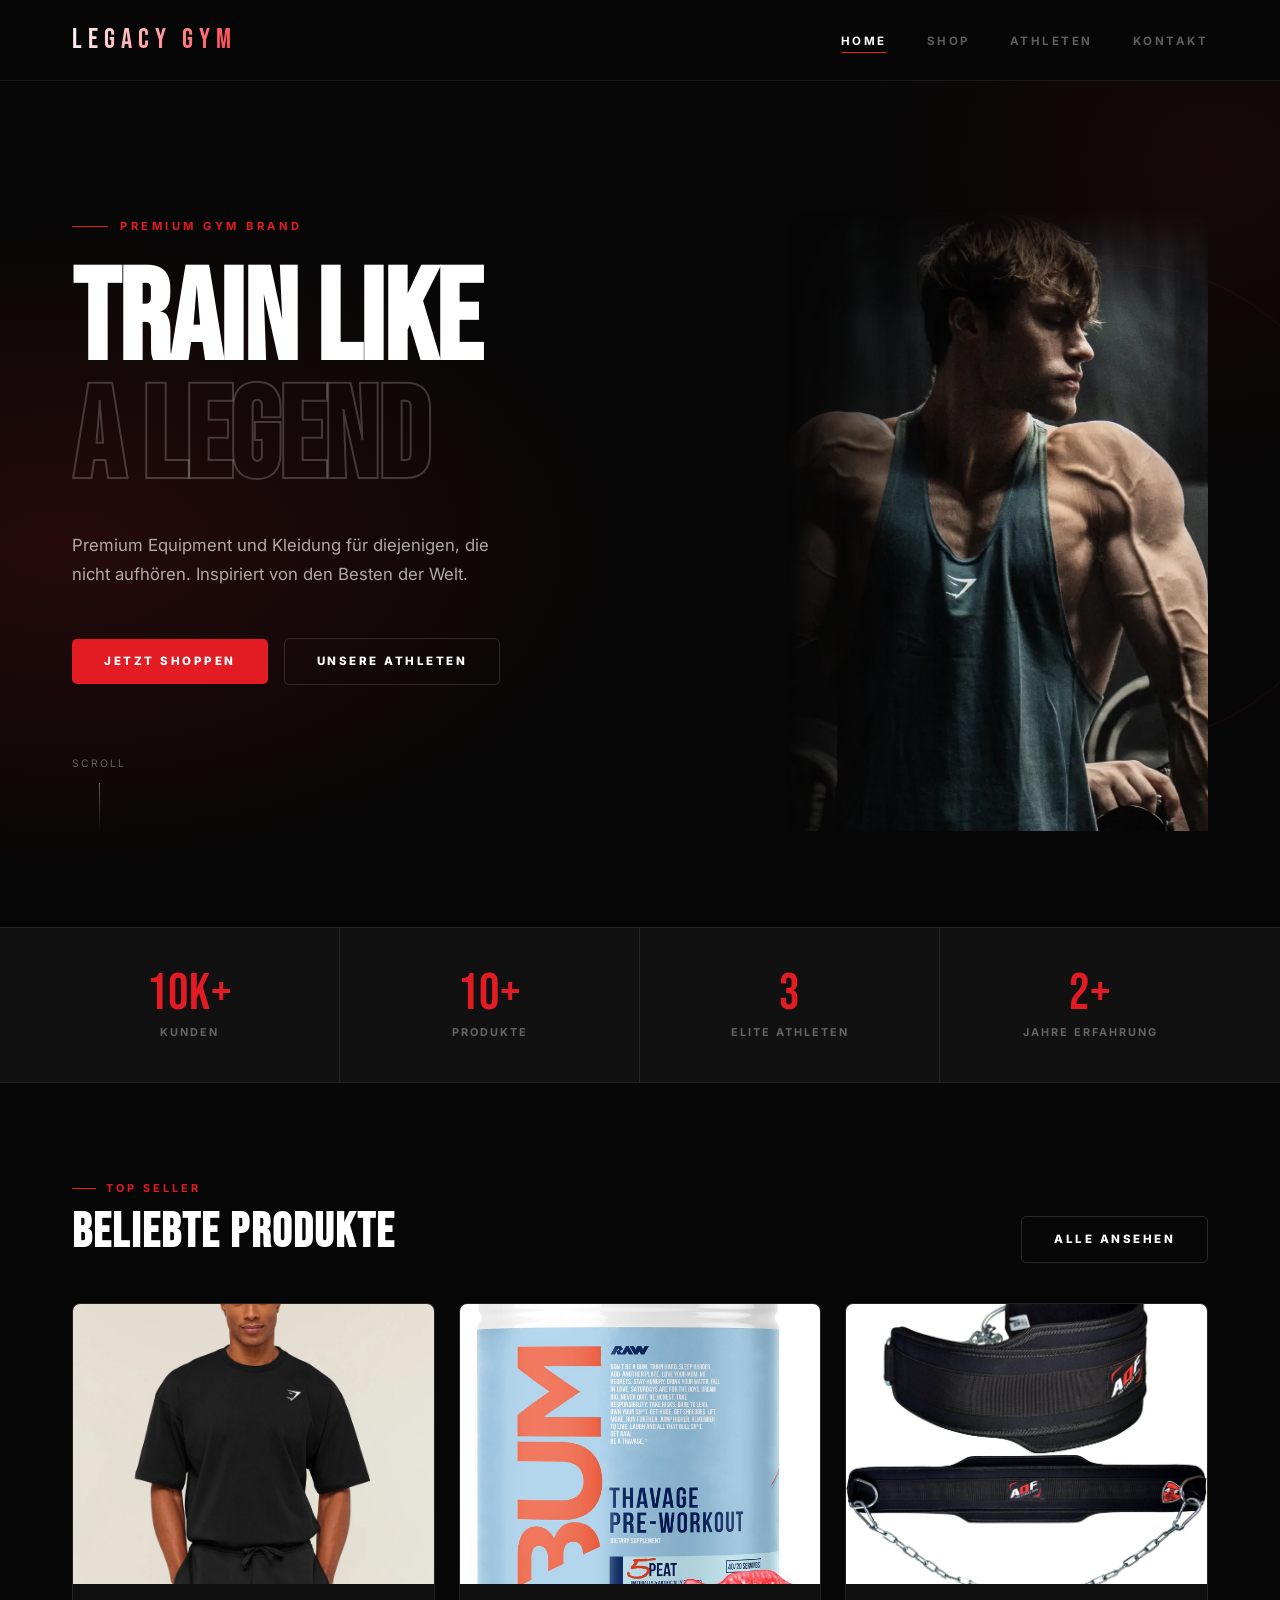
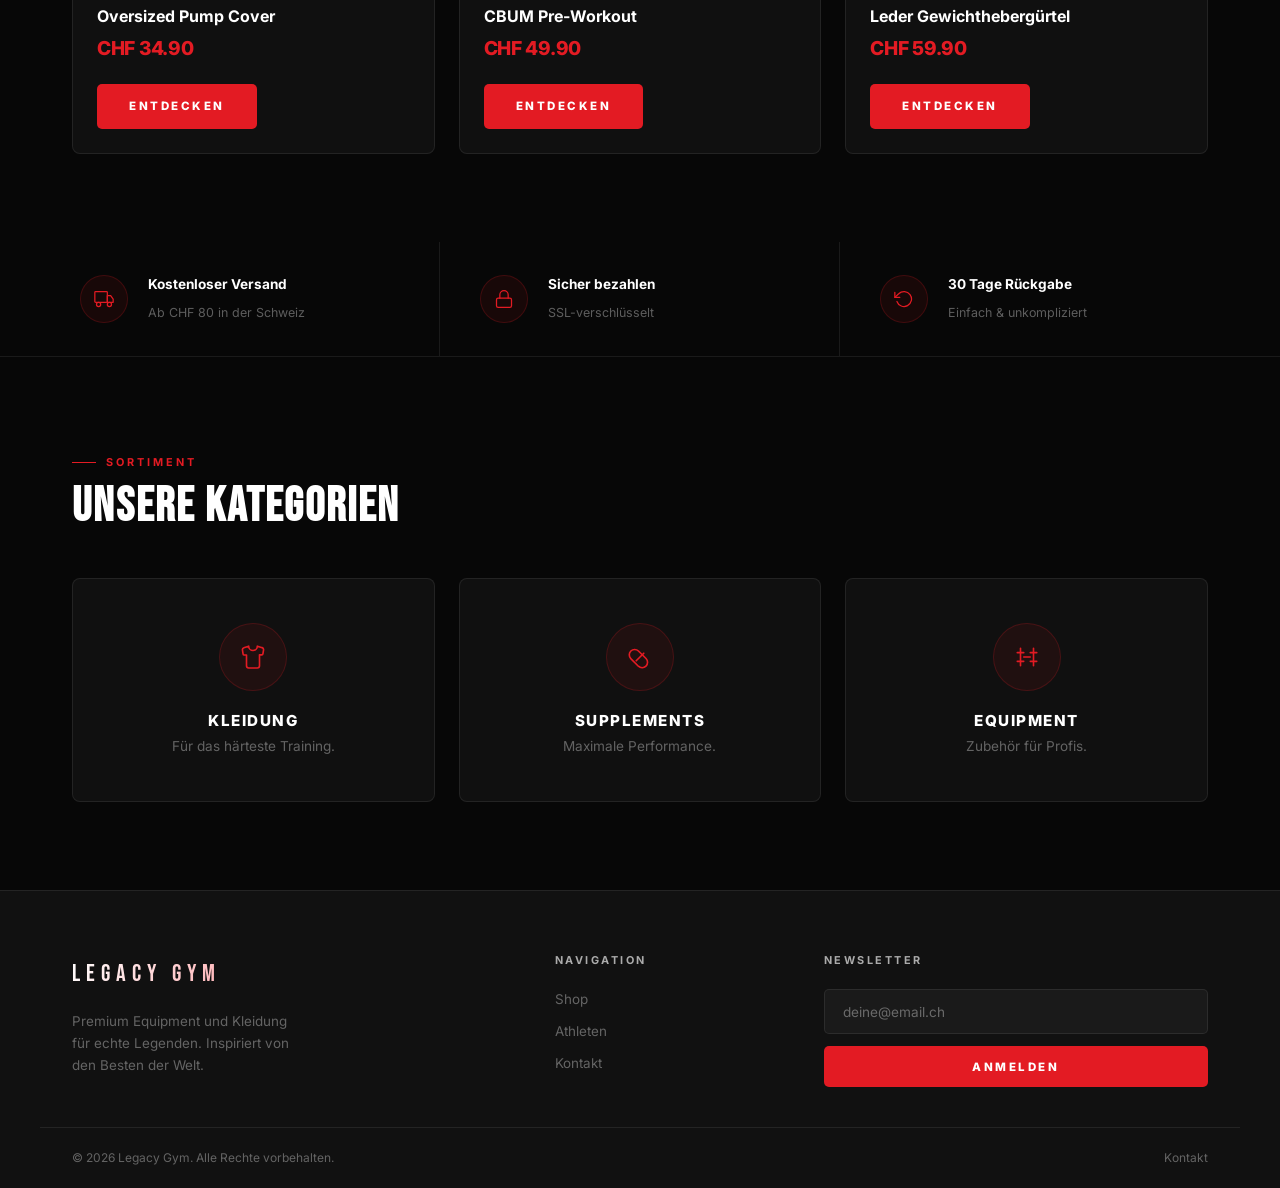
==== commit ec294102: "new picture" ====
--- a/index.html
+++ b/index.html
@@ -29,20 +29,25 @@
     <!-- HERO -->
     <section class="hero">
         <div class="hero-inner">
-            <div class="hero-eyebrow">Premium Gym Brand</div>
-            <h1>
-                Train Like
-                <span class="outline">A Legend</span>
-            </h1>
-            <p class="hero-desc">
-                Premium Equipment und Kleidung für diejenigen, die nicht aufhören.
-                Inspiriert von den Besten der Welt.
-            </p>
-            <div class="hero-cta">
-                <a href="shop.html" class="btn">Jetzt shoppen</a>
-                <a href="athletes.html" class="btn-ghost">Unsere Athleten</a>
-            </div>
-            <div class="hero-scroll">Scroll</div>
+            <div class="hero-text">
+                <div class="hero-eyebrow">Premium Gym Brand</div>
+                <h1>
+                    Train Like
+                    <span class="outline">A Legend</span>
+                </h1>
+                <p class="hero-desc">
+                    Premium Equipment und Kleidung für diejenigen, die nicht aufhören.
+                    Inspiriert von den Besten der Welt.
+                </p>
+                <div class="hero-cta">
+                    <a href="shop.html" class="btn">Jetzt shoppen</a>
+                    <a href="athletes.html" class="btn-ghost">Unsere Athleten</a>
+                </div>
+                <div class="hero-scroll">Scroll</div>
+            </div>
+            <div class="hero-athlete">
+                <img src="/Images/david-laid.webp" alt="David Laid">
+            </div>
         </div>
     </section>
 
--- a/style.css
+++ b/style.css
@@ -241,6 +241,30 @@
     margin: 0 auto;
     padding: 8rem 2rem 6rem;
     width: 100%;
+    display: flex;
+    align-items: flex-end;
+    gap: 2rem;
+}
+.hero-text { flex: 1; min-width: 0; }
+.hero-athlete {
+    flex: 0 0 420px;
+    align-self: stretch;
+    position: relative;
+}
+.hero-athlete img {
+    position: absolute;
+    bottom: 0;
+    right: 0;
+    height: 100%;
+    width: 100%;
+    object-fit: cover;
+    object-position: top center;
+    mask-image: linear-gradient(to bottom, transparent 0%, black 18%),
+                linear-gradient(to left, black 60%, transparent 100%);
+    -webkit-mask-image: linear-gradient(to bottom, transparent 0%, black 18%),
+                        linear-gradient(to left, black 60%, transparent 100%);
+    mask-composite: intersect;
+    -webkit-mask-composite: source-in;
 }
 
 .hero-eyebrow {
@@ -940,7 +964,8 @@
     .hero { min-height: 85vh; }
     .hero::after { display: none; }
     .hero h1 { font-size: clamp(3.5rem, 11vw, 5.5rem); }
-    .hero-inner { padding: 6rem 2rem 4rem; }
+    .hero-inner { padding: 6rem 2rem 4rem; flex-direction: column; align-items: flex-start; }
+    .hero-athlete { display: none; }
 
     .section-wrap { padding: 3.5rem 1.5rem; }
     .page-header { padding: 3rem 1.5rem 2rem; }
@@ -951,6 +976,13 @@
     .footer-inner { grid-template-columns: 1fr; }
     .section-head { flex-direction: column; align-items: flex-start; }
 }
+
+/* ── Team-Section (Kontaktseite) ─────────────────────────────── */
+.team-section { margin-top: 3.5rem; }
+.team-card { display: flex; gap: 1.2rem; align-items: center; background: var(--card); border: 1px solid var(--border); border-radius: 10px; padding: 1.2rem; }
+.team-card img { width: 80px; height: 80px; object-fit: cover; border-radius: 50%; flex-shrink: 0; filter: grayscale(20%); }
+.team-info h3 { font-family: 'Bebas Neue', sans-serif; font-size: 1.3rem; letter-spacing: 0.05em; margin: 0.15rem 0; }
+.team-info p { font-size: 0.85rem; color: var(--muted); margin: 0; }
 
 @media (max-width: 480px) {
     nav { padding: 0.9rem 1.25rem; }
